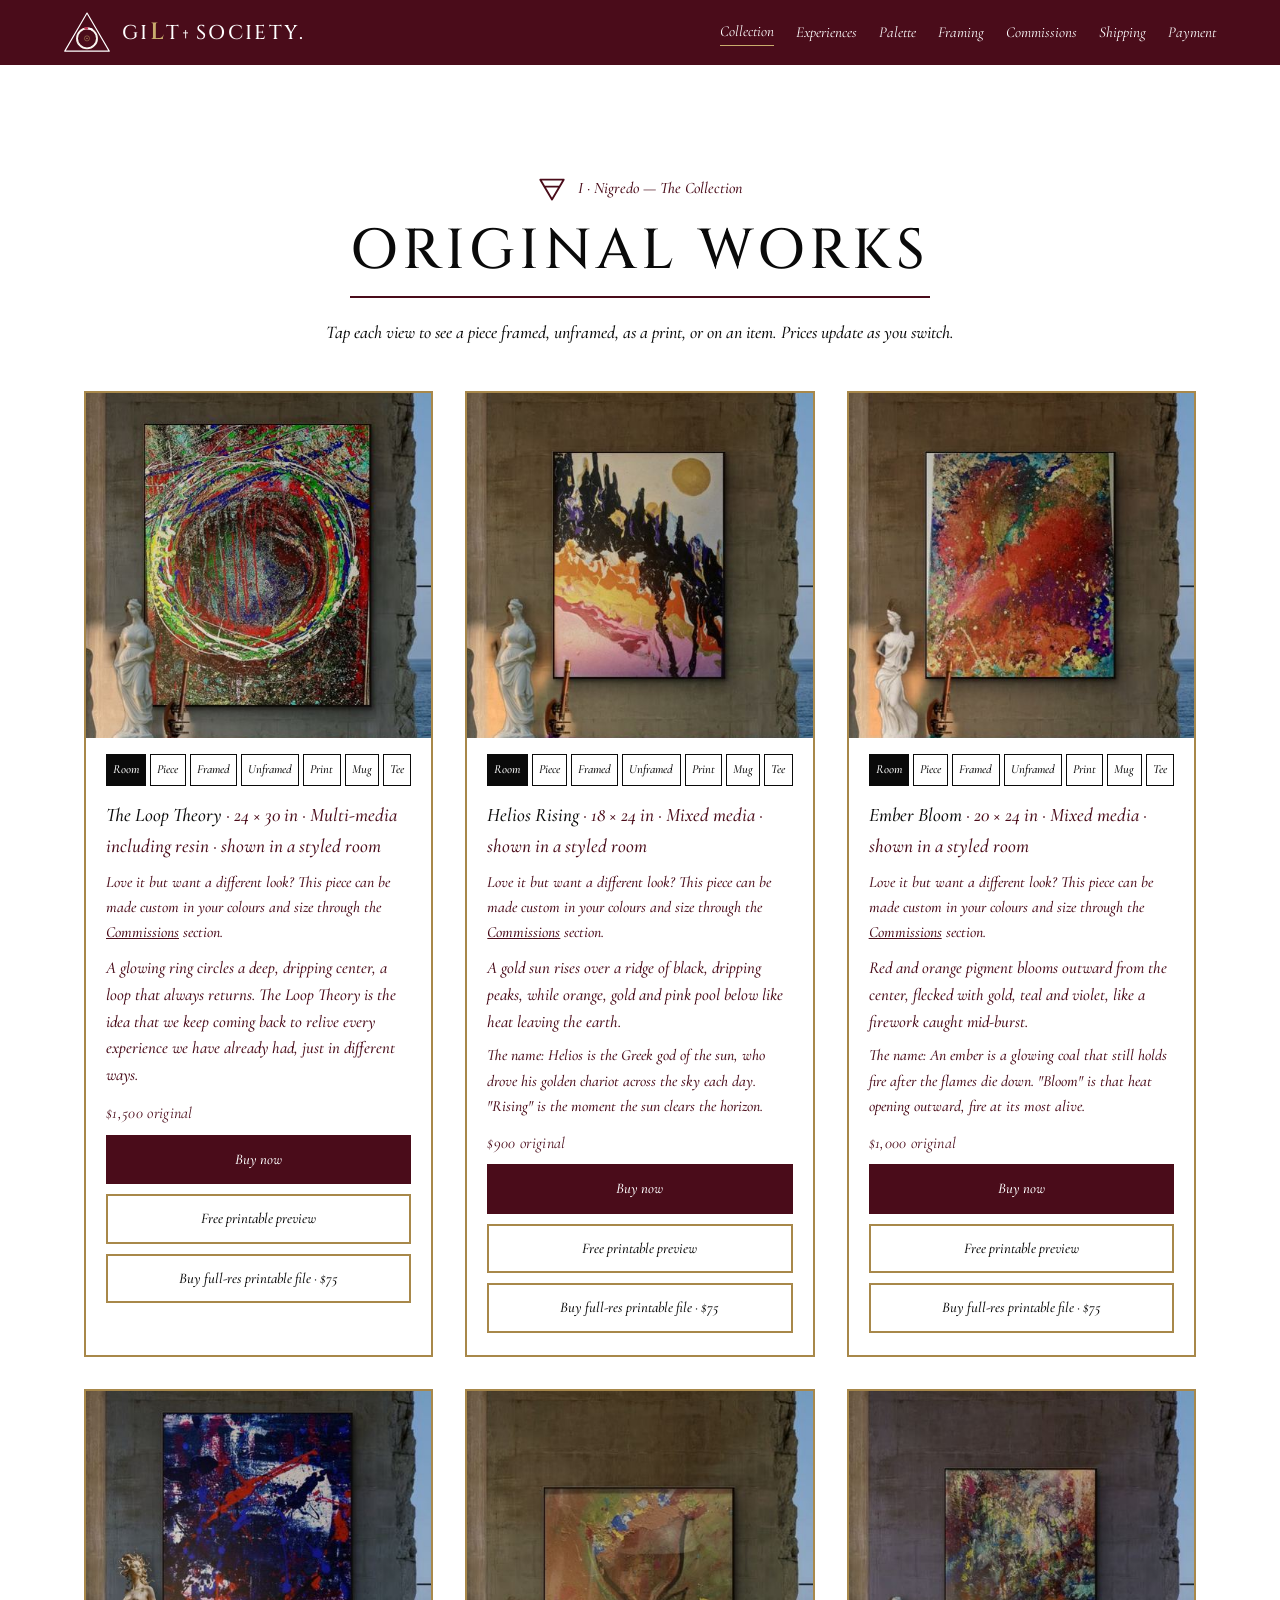
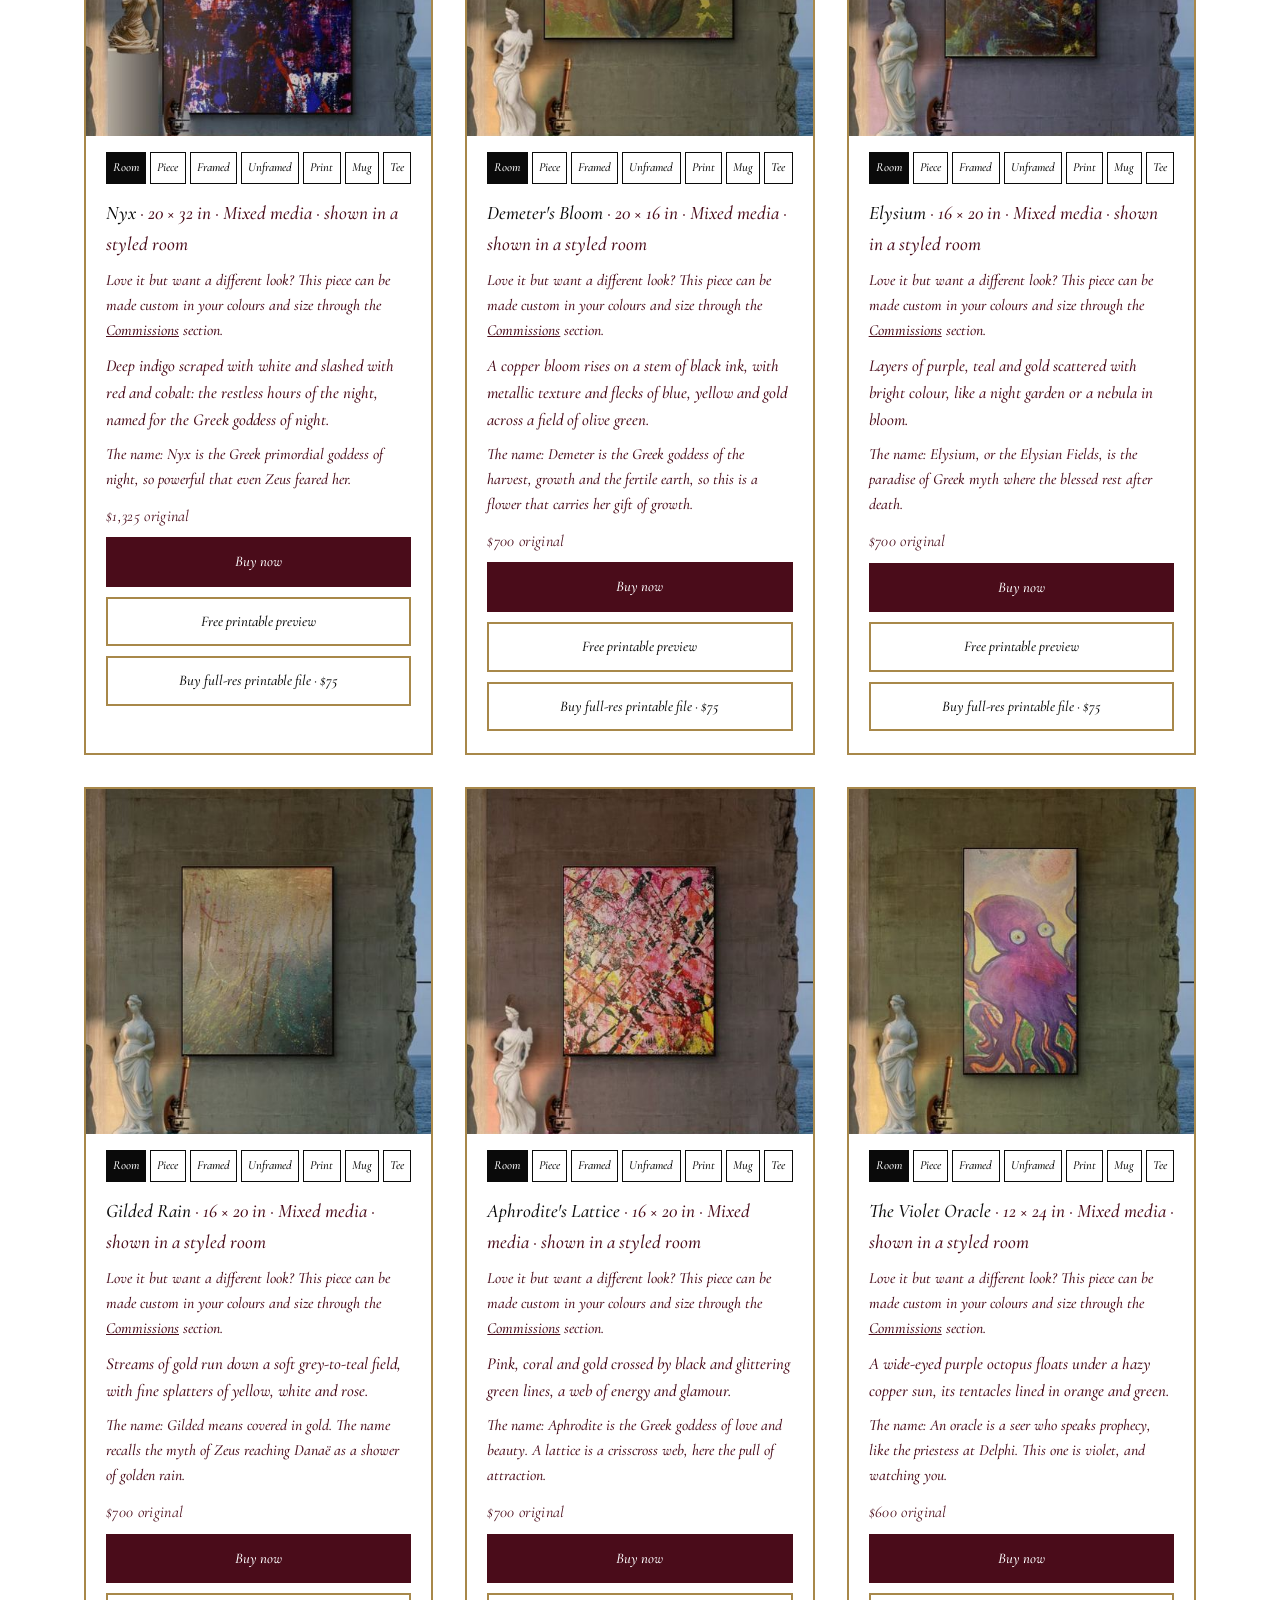
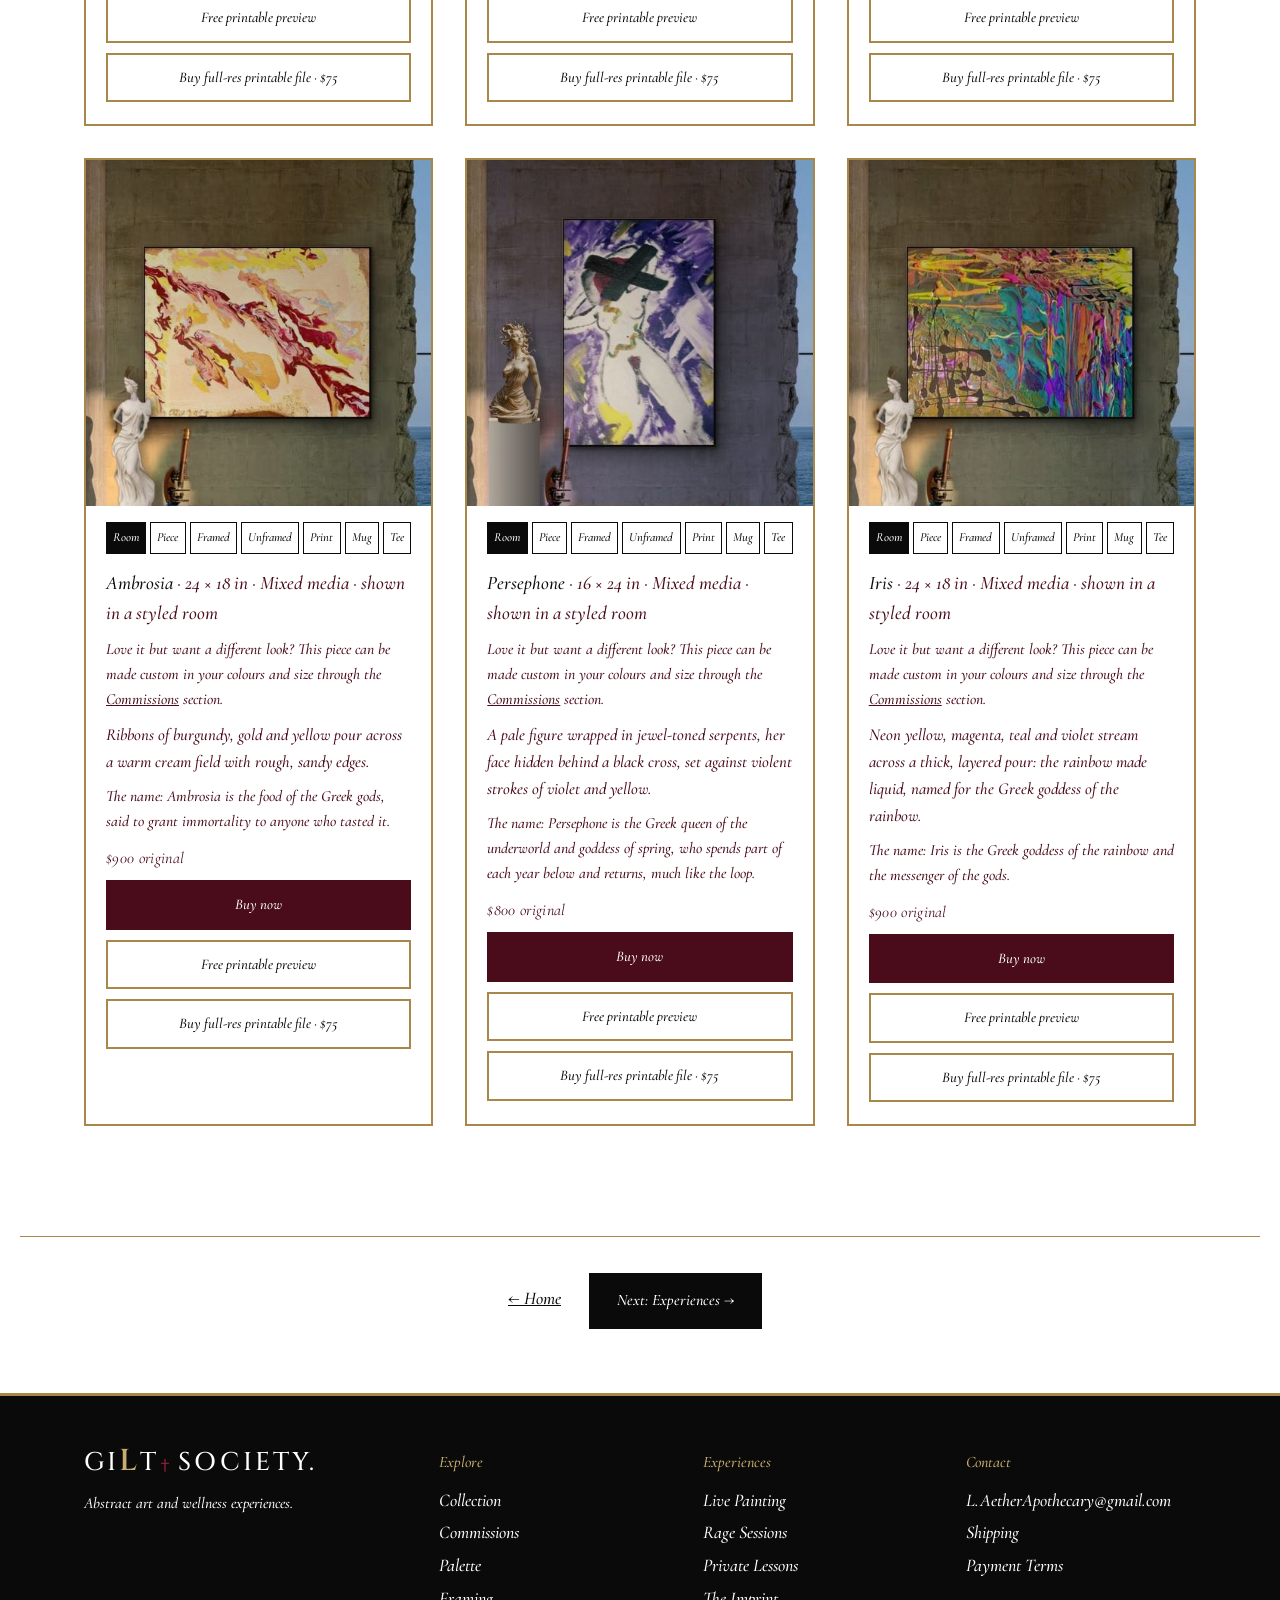
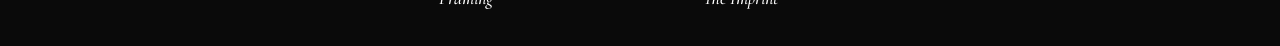
==== public/collection.html @ cab05726 "Gilt Society multi-page site: new home, Alchemist, Imprint, Palette, nav, brand marks Co-Authored-By" ====
<!DOCTYPE html>
<html lang="en"><head><meta charset="utf-8">
<meta name="viewport" content="width=device-width, initial-scale=1, viewport-fit=cover">
<link rel="preconnect" href="https://fonts.googleapis.com"><link rel="preconnect" href="https://fonts.gstatic.com" crossorigin>
<link href="https://fonts.googleapis.com/css2?family=Bodoni+Moda:ital,wght@1,400;1,500;1,600&family=Cinzel:wght@500;600&family=Cormorant+Garamond:ital,wght@0,400;0,500;1,400;1,500;1,600&display=swap" rel="stylesheet">
<title>The Collection | Original Abstract Paintings | Gilt Society</title>
<meta name="description" content="Original abstract paintings by Gilt Society. View each piece in a room, framed, unframed, as a print, or on a mug or tee.">
<link rel="canonical" href="https://aetheratelierco.com/collection.html">
<meta name="theme-color" content="#4a0c1a">
<meta property="og:type" content="website"><meta property="og:site_name" content="Gilt Society"><meta property="og:title" content="The Collection | Original Abstract Paintings | Gilt Society"><meta property="og:description" content="Original abstract paintings by Gilt Society. View each piece in a room, framed, unframed, as a print, or on a mug or tee."><meta property="og:url" content="https://aetheratelierco.com/collection.html"><meta property="og:image" content="https://aetheratelierco.com/og.jpg">
<meta name="twitter:card" content="summary_large_image"><meta name="twitter:image" content="https://aetheratelierco.com/og.jpg">
<link rel="icon" href="favicon.ico" sizes="any"><link rel="icon" type="image/svg+xml" href="favicon.svg"><link rel="apple-touch-icon" href="apple-touch-icon.png">
<link rel="stylesheet" href="style.css">
</head>
<body id="top">
<svg width="0" height="0" style="position:absolute" aria-hidden="true"><defs>
<symbol id="s-fire" viewBox="0 0 24 24"><path d="M12 3 22 20H2Z"/></symbol>
<symbol id="s-water" viewBox="0 0 24 24"><path d="M12 21 22 4H2Z"/></symbol>
<symbol id="s-air" viewBox="0 0 24 24"><path d="M12 3 22 20H2ZM5.5 14H18.5"/></symbol>
<symbol id="s-earth" viewBox="0 0 24 24"><path d="M12 21 22 4H2ZM5.5 10H18.5"/></symbol>
<symbol id="s-sun" viewBox="0 0 24 24"><circle cx="12" cy="12" r="9"/><circle cx="12" cy="12" r="1.6" fill="currentColor"/></symbol>
<symbol id="s-moon" viewBox="0 0 24 24"><path d="M16 3.5A9 9 0 1 0 16 20.5A8 8 0 0 1 16 3.5Z"/></symbol>
<symbol id="s-venus" viewBox="0 0 24 24"><circle cx="12" cy="8" r="5"/><path d="M12 13V22M8 18H16"/></symbol>
</defs></svg>

<div class="top"><a class="brand" href="index.html"><svg class="bm" viewBox="0 0 360 320" fill="none" aria-hidden="true"><path d="M180 8 354 306H6Z" stroke="#ffffff" stroke-width="9" stroke-linejoin="round"/><g transform="translate(80 106)"><circle cx="100" cy="100" r="78" stroke="#ffffff" stroke-width="15"/><circle cx="100" cy="100" r="78" stroke="#c9ad6e" stroke-width="15" stroke-dasharray="1.5 8" opacity=".7"/><path d="M100 22C112 22 128 24 138 30" stroke="#ffffff" stroke-width="15" stroke-linecap="round"/><ellipse cx="94" cy="20" rx="16" ry="10" fill="#c23352"/><circle cx="100" cy="100" r="20" stroke="#c9ad6e" stroke-width="3.5"/><circle cx="100" cy="100" r="4.5" fill="#c9ad6e"/></g></svg><span>Gi<i class="gl">l</i>t<svg class="bx" viewBox="0 0 20 32" fill="none" aria-hidden="true"><path d="M10 2V30M2 11H18" stroke="#ffffff" stroke-width="3.5" stroke-linecap="square"/></svg> Society.</span></a><nav><a href="collection.html" class="cur">Collection</a><a href="experiences.html">Experiences</a><a href="consulting.html">Palette</a><a href="framing.html">Framing</a><a href="commissions.html">Commissions</a><a href="shipping.html">Shipping</a><a href="payment.html">Payment</a></nav></div>
<section id="shop"><div class="in"><p class="k"><svg class="sy"><use href="#s-earth"/></svg>I &middot; Nigredo &mdash; The Collection</p><h2>Original Works</h2><p class="sub">Tap each view to see a piece framed, unframed, as a print, or on an item. Prices update as you switch.</p><div class="grid" id="grid"></div></div></section>
<nav class="pager" aria-label="Page navigation"><a class="pg prev" href="index.html">&larr; Home</a><a class="pg next btn" href="experiences.html">Next: Experiences &rarr;</a></nav>
<footer><div class="fcols">
<div><p class="fbig"><span>Gi<i class="gl">l</i>t<svg class="fx" viewBox="0 0 20 32" fill="none" aria-hidden="true"><path d="M10 2V30M2 11H18" stroke="#8f1b38" stroke-width="3.5" stroke-linecap="square"/></svg></span> Society.</p><p class="mu">Abstract art and wellness experiences.</p></div>
<div><h4>Explore</h4><a href="collection.html">Collection</a><a href="commissions.html">Commissions</a><a href="consulting.html">Palette</a><a href="framing.html">Framing</a></div>
<div><h4>Experiences</h4><a href="experiences.html">Live Painting</a><a href="experiences.html">Rage Sessions</a><a href="experiences.html">Private Lessons</a><a href="imprint.html">The Imprint</a></div>
<div><h4>Contact</h4><a href="mailto:L.AetherApothecary@gmail.com">L.AetherApothecary@gmail.com</a><a href="shipping.html">Shipping</a><a href="payment.html">Payment Terms</a></div>
</div>
</footer>
<script src="collection.js"></script>
<script src="site.js"></script>
</body></html>
---- public/style.css ----
:root{--bg:#ffffff;--bg2:#f5f3ee;--fg:#0a0a0a;--bu:#4a0c1a;--bu2:#8f1b38;--ye:#a8884a;--yb:#a8884a;--brl:#c9ad6e;--co:#4a0c1a;color-scheme:light;box-sizing:border-box;padding-top:env(safe-area-inset-top,0px);padding-bottom:env(safe-area-inset-bottom,0px)}
*{box-sizing:border-box}
html{scroll-behavior:smooth}
body{margin:0;background:var(--bg);color:var(--fg);font-family:"Cormorant Garamond","Bodoni Moda",Georgia,"Times New Roman",serif;font-style:italic;font-weight:500;font-size:1.12rem;line-height:1.6}
a{color:inherit}
.bm{width:46px;height:41px;flex:none}
h1,h2,h3,p{font-weight:inherit}
.sy{width:28px;height:28px;stroke:currentColor;fill:none;stroke-width:1.6;stroke-linejoin:round;flex:none}
/* top bar + greek key */
.top{position:sticky;top:0;z-index:50;display:flex;justify-content:space-between;align-items:center;flex-wrap:wrap;gap:6px 26px;padding:12px 5vw;background:var(--bu);color:#fff}
.brand{display:inline-flex;align-items:center;gap:12px;font-size:1.7rem;line-height:1;letter-spacing:.01em;color:#fff;text-decoration:none;font-weight:500}
.top nav{display:flex;gap:4px 22px;flex-wrap:wrap;align-items:center}
.top nav a,.clock{font-size:.95rem;color:#fff;text-decoration:none;font-weight:400}
.top nav a:hover{color:var(--brl)}
.clock{opacity:.8;font-size:.85rem}
/* hero */
.hero{position:relative}
.hin{display:grid;grid-template-columns:1.2fr .8fr;gap:5vw;align-items:center;min-height:88vh;padding:9vw 5vw 7vw;max-width:1400px;margin:0 auto}
.eyebrow{display:flex;align-items:center;gap:12px;font-size:.95rem;color:var(--bu);margin:0 0 14px}
h1{margin:0;font-size:clamp(4rem,17vw,13rem);line-height:.86;letter-spacing:-.03em;font-weight:500}
h1 span{display:block}
.lead{max-width:30em;font-size:1.1rem;margin:32px 0 24px}
.btn{display:inline-block;margin:6px 10px 0 0;padding:13px 26px;border:2px solid #0a0a0a;background:#0a0a0a;color:var(--bg);font:inherit;font-size:1rem;text-decoration:none;cursor:pointer}
.btn:hover{background:var(--bu);border-color:var(--bu)}
.btn.alt{background:transparent;color:#0a0a0a;border-color:var(--yb)}
.btn.alt:hover{background:transparent;color:var(--bu);border-color:var(--bu)}
.els{display:flex;gap:26px;margin-top:44px;color:var(--bu)}
.els .sy{width:42px;height:42px}
.stage3d{display:flex;justify-content:center}
.room-fig{margin:0;width:min(100%,520px)}
.room{position:relative;width:100%;aspect-ratio:1142/1621;overflow:hidden;box-shadow:0 30px 60px rgba(30,20,10,.3)}
.room img{display:block;width:100%;height:100%;object-fit:cover}
.cap{font-size:.95rem;margin:12px 0 0}
.room svg.bg{position:absolute;inset:0;width:100%;height:100%;display:block}
.slab:after{content:"";position:absolute;inset:0;background:linear-gradient(118deg,rgba(255,255,255,.2),rgba(255,255,255,0) 38%)}
.scroll{display:flex;align-items:center;justify-content:center;gap:10px;margin:0;padding:0 0 36px;font-size:.9rem;opacity:.75}
@media(max-width:760px){.hin{grid-template-columns:1fr;min-height:0;padding-top:12vw}.room-fig{width:92%;margin:0 auto}.top{position:static}}
/* sections */
.fe{border:4px solid #0a0a0a;background:#ffffff;color:#0a0a0a;text-align:center;padding:64px 20px 60px}.fe-t{display:flex;gap:22px;justify-content:center;align-items:center}.fe-t svg.fe-m{width:230px;height:auto}.fe-n{font-size:clamp(2.2rem,6vw,3.4rem);line-height:1.1;margin-top:26px;font-weight:500}.fe-e{display:inline-flex;gap:30px;justify-content:center;margin-top:28px;padding:16px 30px 12px;background:transparent;border:2px solid #0a0a0a}.fe-i{display:flex;flex-direction:column;align-items:center;gap:4px}.fe-i svg{width:40px;height:40px}.fe-i span{font-size:.8rem;letter-spacing:.16em;text-transform:uppercase;color:#a8884a;font-style:normal;font-family:Georgia,serif}.fe-rw{width:8.783em;margin:16px auto 0;font-size:clamp(1.8rem,5vw,2.8rem)}
.fe-r{height:2px;background:#4a0c1a;margin-left:.906em;width:6.868em}
.fw b{font-weight:inherit}
.fe-s{margin-top:16px;font-size:.85rem;letter-spacing:.28em;color:#a8884a;font-style:normal;font-family:Georgia,serif}
section{scroll-margin-top:70px}
.in{max-width:1240px;margin:0 auto;padding:clamp(56px,9vw,110px) 5vw}
.k{display:flex;align-items:center;gap:12px;font-size:1rem;color:var(--bu);margin:0 0 16px}
h2{font-size:clamp(2.5rem,7vw,5.6rem);line-height:.98;margin:0 0 20px;letter-spacing:-.015em;font-weight:500}
.sub{max-width:36em;margin:0 0 44px}
.big{font-size:clamp(2rem,6.2vw,4.8rem);line-height:1.06;max-width:15em;margin:0;letter-spacing:-.01em;font-weight:500}
.ankh{display:inline-block;height:.9em;width:auto;vertical-align:-.08em;margin-right:.1em}
.statement{max-width:1240px;margin:0 auto;padding:clamp(60px,10vw,130px) 5vw}
.side{border:2px solid var(--yb);padding:14px 18px;max-width:32em;font-size:.98rem;margin:28px 0 0}
.side b{display:block;font-weight:500;color:var(--bu);margin-bottom:2px}
.orn{display:flex;align-items:center;gap:18px;max-width:1240px;margin:0 auto;padding:0 5vw;color:var(--bu)}
.orn i{flex:1;height:1px;background:var(--yb)}.orn .sy{width:38px;height:38px}
.two{display:grid;grid-template-columns:1fr 1fr;gap:5vw}
@media(max-width:760px){.two{grid-template-columns:1fr}}
/* shop */
.grid{display:grid;grid-template-columns:repeat(auto-fill,minmax(320px,1fr));gap:32px}
.card{border:2px solid var(--yb);padding-bottom:22px}
.card>:not(.stage){padding-left:20px;padding-right:20px}
.stage{aspect-ratio:1;background:var(--bg2);display:flex;align-items:center;justify-content:center;overflow:hidden}
.tabs{display:flex;flex-wrap:wrap;gap:2px 14px;margin:16px 0 8px}
.tabs button{border:0;border-bottom:2px solid transparent;background:none;color:var(--fg);opacity:.6;padding:4px 0;font:inherit;font-size:.95rem;cursor:pointer}
.tabs button.on{opacity:1;border-bottom-color:var(--co)}
.price{font-size:2rem;line-height:1.1;font-weight:500}
.mu{font-size:.98rem}
.story{font-size:1.05rem;margin-top:10px}
.nm{margin-top:8px;font-size:.98rem}.nm b{font-weight:500}
.cust{margin-top:8px}.cust a{text-decoration:underline}
.card .btn{background:var(--co);border-color:var(--co);color:#fff;margin:10px 8px 0 0;padding:11px 16px;font-size:.92rem}
.card .btn.alt{background:transparent;color:var(--fg);border-color:var(--yb)}
.opt select{margin-top:8px}
.rm{width:100%;height:100%;background-size:cover;background-position:center 52%}
.art{width:60%;aspect-ratio:4/5;background-size:cover;background-position:center;box-shadow:0 12px 26px rgba(0,0,0,.28)}
.framed{border:14px solid #0a0a0a;width:56%}
.unf{box-shadow:0 12px 26px rgba(0,0,0,.28)}
.prt{border:14px solid #fff;border-bottom-width:46px;position:relative}.sg{position:absolute;right:5%;bottom:-40px;height:34px;width:auto}
.mug{position:relative;width:46%;aspect-ratio:1/1.05;border-radius:6px 6px 22px 22px;background-size:cover;box-shadow:inset -10px 0 14px rgba(0,0,0,.2),0 10px 22px rgba(0,0,0,.25)}
.mug:after{content:"";position:absolute;right:-24%;top:20%;width:30%;height:48%;border:9px solid #fff;border-left:0;border-radius:0 40px 40px 0}
.tee{position:relative;width:70%;aspect-ratio:1/1.05;background:#fff;clip-path:polygon(28% 0,38% 7%,62% 7%,72% 0,100% 18%,88% 36%,80% 31%,80% 100%,20% 100%,20% 31%,12% 36%,0 18%)}
.tee b{position:absolute;left:34%;top:26%;width:32%;aspect-ratio:1;background-size:cover}
.imp{display:grid;grid-template-columns:1.3fr 1fr;gap:34px;border:2px solid var(--yb);border-top:10px solid var(--bu2);padding:30px;margin-top:28px}
.imp .n{font-size:2.6rem;line-height:1;margin:0}.imp h3{margin:4px 0 0;font-size:1.9rem;font-weight:500}.impt{font-size:1.2rem;margin:2px 0 14px}
.impl{padding-left:18px;margin:14px 0 0}.impl li{margin:8px 0}.impl b{font-weight:500}
.impp{border-top:1px solid var(--yb);margin-top:20px;padding-top:14px}.impp h4{margin:0 0 6px;font-size:1.2rem;font-weight:500}.impp p{margin:8px 0;font-size:.95rem}
.impd{border-left:1px solid var(--yb);padding-left:30px}.impd .p{font-size:1.7rem;margin:14px 0 2px;line-height:1.1;font-weight:500}.impd .p:first-child{margin-top:0}
@media(max-width:820px){.imp{grid-template-columns:1fr;padding:22px}.impd{border-left:0;border-top:1px solid var(--yb);padding:20px 0 0}}
/* service boxes */
.svc{display:grid;grid-template-columns:repeat(auto-fit,minmax(250px,1fr));gap:24px}
.svc>div{border:2px solid var(--yb);border-top-width:10px;padding:24px 24px 30px}
.svc>div:nth-child(3n+1){border-top-color:var(--co)}
.svc>div:nth-child(3n+2){border-top-color:var(--bu)}
.svc>div:nth-child(3n){border-top-color:var(--ye)}
.svc h3{margin:4px 0 2px;font-size:1.4rem;font-weight:500}
.svc .n{font-size:2.6rem;line-height:1;margin:0}
.svc .p{font-size:1.9rem;margin:6px 0 8px;line-height:1.1;font-weight:500}
/* framing */
table{width:100%;max-width:720px;border-collapse:collapse}
th{font-size:1rem;text-align:left;padding:10px 0;border-bottom:2px solid var(--fg);font-weight:500}
td{padding:16px 0;border-bottom:1px solid var(--yb);font-size:1.05rem}
td.pr{font-size:1.7rem;font-weight:500}
/* forms */
form{display:grid;gap:20px;max-width:660px}
label{font-size:1rem;display:grid;gap:4px}
input,select,textarea{width:100%;padding:11px 2px;border:0;border-bottom:2px solid var(--fg);background:transparent;color:var(--fg);font:inherit;font-size:1.05rem;border-radius:0}
input::placeholder{color:rgba(10,10,10,.5)}
.calc{display:grid;gap:20px;max-width:660px;border:2px solid var(--yb);padding:30px}
.out{font-size:2.6rem;line-height:1.1;font-weight:500}
.nl{display:flex;gap:14px;flex-wrap:wrap;max-width:560px}
.nl input{flex:1;min-width:220px}
/* footer */
.fcols{display:grid;grid-template-columns:1.4fr 1fr 1fr 1fr;gap:34px;max-width:1240px;margin:0 auto;padding:54px 5vw 30px}
@media(max-width:760px){.fcols{grid-template-columns:1fr 1fr}}
.fcols h4{margin:0 0 10px;font-size:1rem;font-weight:500;color:var(--brl)}
.fcols a{display:block;text-decoration:none;margin:4px 0}
.fcols a:hover{text-decoration:underline}
.fbig{font-size:2rem;line-height:1;margin:0;font-weight:500}
footer{background:#0a0a0a;color:var(--bg);padding:0;border-top:3px solid var(--yb)}
.fbar{display:flex;justify-content:space-between;flex-wrap:wrap;gap:8px;max-width:1240px;margin:0 auto;padding:14px 5vw 26px;font-size:.92rem}

.wm,h1,.brand,.fe-n,.fbig{font-family:"Cinzel","Bodoni Moda",Georgia,serif;font-style:normal;text-transform:uppercase;letter-spacing:.09em}
h1{font-size:clamp(3rem,10.5vw,8.6rem);line-height:1.02;letter-spacing:.06em;font-weight:500}
.brand{font-size:1.25rem;letter-spacing:.12em}
.fe-n{font-size:clamp(1.8rem,5vw,2.8rem);letter-spacing:.12em}
.fbig{font-size:1.6rem;letter-spacing:.12em}
.gl{font-style:normal;color:#a8884a;font-size:1.18em;line-height:0;font-weight:600}
h1{margin-top:.18em}
.top .gl,footer .gl{color:#c9ad6e}
.lead{color:var(--bu)}h1 span,h1 span:last-child{display:inline}h1{white-space:nowrap;font-size:clamp(2rem,6vw,6rem)}h1::after{content:"";display:block;height:2px;background:#a8884a;margin-top:.3em}@media(max-width:820px){h1{font-size:8vw}}.els{gap:30px;align-items:flex-start}.ei{display:flex;flex-direction:column;align-items:center;gap:8px}.ei span{font-style:normal;font-size:.8rem;letter-spacing:.16em;text-transform:uppercase;color:#a8884a;font-family:Georgia,serif}.room{box-sizing:border-box;border:12px solid #0a0a0a;padding:16px;background:#fff;box-shadow:0 30px 60px rgba(10,10,10,.22)}.lead .lk{height:1.7em;width:auto;vertical-align:-.4em;margin-right:.35em}h1 .xt{height:.22em;width:auto;vertical-align:baseline;margin:0 0 0 .06em;display:inline-block;letter-spacing:0}.eyebrow .sy{color:#0a0a0a}h2{display:inline-block;max-width:100%}h2::after{content:"";display:block;height:2px;background:var(--bu);margin-top:.22em}#about .two>div:last-child>p{color:var(--bu)}.tabs{flex-wrap:nowrap;gap:0 10px;justify-content:space-between}.tabs button{font-size:.85rem;white-space:nowrap}.card .mu,.card .story,.card .nm,.card .cust,.card .opt{color:var(--bu)}.card .btn{display:block;box-sizing:border-box;width:100%;margin:10px 0 0;text-align:center}.card .act{display:block}.rm{background-size:140%;background-position:44% 29%}.card .pn{color:var(--fg);font-weight:500}.card{display:flex;flex-direction:column}.card .opt{order:7}.card .price{order:8;font-size:1rem;font-weight:400;color:var(--bu);margin-top:16px;letter-spacing:.02em}.card .act{order:9;margin-top:2px}.card .price+.mu{font-size:1.2rem;margin-top:6px}.tabs{gap:4px;justify-content:stretch}.tabs button{flex:1 1 auto;border:1px solid #0a0a0a;border-radius:0;padding:5px 6px;font-size:.78rem;opacity:1;color:var(--fg)}.tabs button.on{background:#0a0a0a;color:#fff;border-color:#0a0a0a}
/* ---- multi-page additions ---- */
/* centred page headers */
.in>.k{justify-content:center}
.in>h2{display:table;margin-left:auto;margin-right:auto;text-align:center}
.in>.sub{margin-left:auto;margin-right:auto;text-align:center}
.in>form,.in>.calc,.in>table,.in>.side,.in>.nl{margin-left:auto;margin-right:auto}
.in>.side{text-align:center}
.sechead{display:block;text-align:center}.sechead .btn{margin:0 0 6px}
.sechead .k{justify-content:center}
.sechead h2{display:table;margin-left:auto;margin-right:auto}
#about .two{grid-template-columns:1fr;justify-items:center;text-align:center}
#about .two>div{max-width:44em}
#about .k{justify-content:center}
#about h2{display:table;margin-left:auto;margin-right:auto}
.ctr,.in>p[style*="margin:18px"]{text-align:center}

.fcols a{overflow-wrap:anywhere}
.top nav a.cur{border-bottom:1px solid var(--brl);padding-bottom:2px}
.svc>div,.svc>div:nth-child(n){border-top-color:var(--bu)}
.svc h3{color:var(--fg)}
.svc .mu,.svc .p,.svc .n{color:var(--bu)}
.svc.c3{grid-template-columns:repeat(3,1fr)}
.svc.c5{grid-template-columns:repeat(6,1fr)}
.svc.c5>div{grid-column:span 2}.svc.c5>div:nth-child(n+4){grid-column:span 3}
.svc.c7{grid-template-columns:repeat(12,1fr)}
.svc.c7>div{grid-column:span 3}.svc.c7>div:nth-child(n+5){grid-column:span 4}
@media(max-width:980px){.svc.c3,.svc.c5,.svc.c7{grid-template-columns:1fr 1fr}.svc.c5>div,.svc.c7>div,.svc.c5>div:nth-child(n+4),.svc.c7>div:nth-child(n+5){grid-column:auto}.svc.c5>div:last-child,.svc.c7>div:last-child{grid-column:1/-1}}
@media(max-width:600px){.svc.c3,.svc.c5,.svc.c7{grid-template-columns:1fr}.svc.c5>div:last-child,.svc.c7>div:last-child{grid-column:auto}}
.svc a.more{display:inline-block;margin-top:12px;color:var(--fg);text-decoration:underline}
.svc>a.cardlink{display:block;text-decoration:none;color:inherit;border:2px solid var(--yb);border-top:10px solid var(--bu);padding:24px 24px 30px}
.ctr{text-align:center;margin:40px 0 0}
.pagehead{margin:0 0 8px}
/* home */
.feat{display:grid;grid-template-columns:repeat(3,1fr);gap:24px}
.feat a{display:block;text-decoration:none;border:2px solid var(--yb);background:var(--bg)}
.feat .fi{aspect-ratio:1;overflow:hidden}
.feat .fi .rm{width:100%;height:100%}
.feat b{display:block;font-weight:500;padding:14px 18px 0;color:var(--fg);font-size:1.35rem}
.feat span{display:block;padding:2px 18px 18px;color:var(--bu)}
.tiles{display:grid;grid-template-columns:repeat(3,1fr);gap:24px}
.tiles a{display:block;text-decoration:none;border:2px solid var(--yb);border-top:10px solid var(--bu);padding:24px 24px 28px;color:var(--bu)}
.tiles a:hover{background:var(--bg2)}
.tiles .n{font-size:2.6rem;line-height:1;margin:0}
.tiles h3{margin:4px 0 6px;font-size:1.5rem;font-weight:500;color:var(--fg)}
.tiles p{margin:0}
.tiles .go{margin-top:14px;text-decoration:underline;color:var(--fg)}
@media(max-width:900px){.feat,.tiles{grid-template-columns:1fr 1fr}}
@media(max-width:560px){.feat,.tiles{grid-template-columns:1fr}}
.sechead{display:flex;justify-content:space-between;align-items:flex-end;flex-wrap:wrap;gap:12px;margin:0 0 28px}
.sechead h2{margin:0}

/* imprint: darker, sexier */
.dark{background:#0a0909;color:#f3ece0}
.dark h2,.dark h3{color:#f3ece0}
.dark h2::after{background:#a8884a}
.dark .k{color:#c9ad6e}
.dark .sub{color:#d9cdbb}
.dark .imp{border:2px solid #fff;background:rgba(255,255,255,.02)}
.dark .imp p,.dark .imp li,.dark .imp .mu{color:#e8dccb}
.dark .imp .p,.dark .imp h4,.dark .imp b{color:#f3ece0}
.dark .imp a{color:#f3ece0}
.dark .btn{background:#8f1b38;border-color:#8f1b38;color:#fff}
.dark .imp a.btn{background:#a8884a;border-color:#a8884a;color:#0a0a0a}
.dark .impd,.dark .impp{border-color:rgba(168,136,74,.6)}
.dark footer{border-top-color:#a8884a}
.wall{position:relative;padding:clamp(48px,7vw,96px) 5vw clamp(56px,8vw,110px);display:flex;justify-content:center;background:radial-gradient(ellipse 70% 60% at 50% 0%,rgba(201,173,110,.26),transparent 70%),linear-gradient(#171313,#0a0909);border:2px solid #fff;box-shadow:inset 0 0 90px rgba(0,0,0,.75),inset 0 0 0 2px rgba(0,0,0,.5)}
.hang{margin:0 auto;width:fit-content;max-width:100%}
.hang::before{content:"";display:block;width:38%;height:7px;background:linear-gradient(#d9c07f,#8c6f2f);margin:0 auto 18px;border-radius:4px;box-shadow:0 18px 46px 10px rgba(255,226,160,.22)}
.hf{background:var(--frame,#4a0c1a);padding:clamp(14px,2.4vw,30px);box-shadow:0 0 0 3px #a8884a,0 50px 90px rgba(0,0,0,.75)}
.hf img{display:block;width:auto;max-width:100%;max-height:80vh;height:auto;margin:0 auto;outline:3px solid #a8884a}
.hf .ph{aspect-ratio:4/5;background:radial-gradient(circle at 40% 35%,#2a0710,#0a0909 70%);display:flex;align-items:center;justify-content:center;color:#c9ad6e;font-style:italic;text-align:center;padding:16px}

.in .sechead{display:block;text-align:center}
.in .sechead .btn{display:inline-block;margin:0 0 6px}
.in .sechead>div{display:block}
.in .sechead h2{display:table;margin:0 auto 20px}
.in .sechead .k{justify-content:center}
.in>form>div{display:flex;gap:10px;justify-content:center;flex-wrap:wrap}
.sig{margin-top:18px;text-align:right}.sig svg{height:38px;width:auto;opacity:.95}

.pager{display:flex;justify-content:space-between;align-items:center;gap:16px;flex-wrap:wrap;max-width:1240px;margin:0 auto;padding:30px 5vw 64px;border-top:1px solid var(--yb)}
.pager .prev{color:var(--fg);text-decoration:underline}
.pager .next{margin-left:auto}
.dark .pager{border-top-color:rgba(168,136,74,.6)}
.dark .pager .prev{color:#f3ece0}
.dark .pager .next{background:#a8884a;border-color:#a8884a;color:#0a0a0a}
.dark .imp>.impc>p,.dark .imp .impl li{font-size:1.28rem;line-height:1.6}
.dark .impp h4{font-size:1.45rem}
.dark .impp p{font-size:1.1rem;line-height:1.65}
.dark .impd .p{font-size:2rem}
.dark .impd .mu{font-size:1.15rem;line-height:1.6}
.dark .sub{font-size:1.35rem}
.dark .imp .impl li::marker{color:#8f1b38}
.dark .imp .impp h4,.dark .imp .impd .p{color:#a8884a}
.dark .imp .impp h4{font-size:27px}
.dark .imp .impp h4,.dark .imp .impd .p{text-decoration:underline;text-decoration-color:#a8884a;text-decoration-thickness:1px;text-underline-offset:6px}
.svc .p{font-size:22px;color:#0a0a0a}
.svc .mu{font-size:17px;line-height:1.6}
.svc h3{font-size:32px}
.svc .n::after{content:".";color:#0a0a0a}
.svc h3{text-decoration:underline;text-decoration-color:#4a0c1a;text-decoration-thickness:1px;text-underline-offset:6px}
.svc .n,.svc h3{display:inline-block;vertical-align:baseline}
.svc .n{margin:0 14px 0 0}
.svc h3{margin:0}
.svc .mu{margin-top:14px}
.svc.c7 h3{font-size:25px}
.svc.c7 .n{font-size:34px;margin-right:10px}
.hero .hin{min-height:0;padding-top:3vw;padding-bottom:4vw;align-items:start}
.hero h1{font-size:clamp(2.4rem,7vw,7rem);margin-top:0}
@media(max-width:820px){.hero h1{font-size:9vw}.hero .hin{padding-top:8vw}}
.hero .stage3d{margin-top:15vw}
@media(max-width:820px){.hero .stage3d{margin-top:0}}
.hero .lead{margin:64px auto 0}
.hero .btn{margin-top:64px}
.hero .els{margin-top:72px}
.hero .eyebrow{margin-bottom:18px}
@media(max-width:820px){.hero .lead{margin:32px 0 12px}.hero .btn{margin-top:20px}.hero .els{margin-top:40px}}
.scroll,.scroll .sy{color:#a8884a;stroke:#a8884a;opacity:1}
.scroll .sy{fill:none}
.room{border:2px solid #0a0a0a;padding:0;background:none}
.hero .hin{grid-template-columns:1.1fr .9fr;gap:3vw}
.hero .room-fig{width:100%;max-width:none}
@media(max-width:820px){.hero .hin{grid-template-columns:1fr}}
.hero .hin{grid-template-columns:1.05fr .95fr;gap:2vw}
.hero .room-fig{width:calc(100% + 3.5vw);margin-right:-3.5vw}
.hero .room{aspect-ratio:1142/1450}
@media(max-width:820px){.hero .room-fig{width:100%;margin-right:0}.hero .room{aspect-ratio:1142/1621}}
.hero .hin>div:first-child{text-align:center}
.hero .hin>div:first-child .eyebrow,.hero .hin>div:first-child h1{text-align:left}
.hero .lead{margin-left:auto;margin-right:auto;max-width:34em}
.hero .els{justify-content:center}
@media(max-width:820px){.hero .hin{grid-template-columns:1fr;gap:6vw}.hero .stage3d{margin-top:0}}
.statement .big2{margin:.9em 0 0;font-size:clamp(1.3rem,2.6vw,2.1rem);line-height:1.3;font-style:italic;color:#4a0c1a}
.big2 .gwm{font-family:"Cinzel","Bodoni Moda",Georgia,serif;font-style:normal;text-transform:uppercase;letter-spacing:.09em;color:#0a0a0a;font-size:.95em}
.gwm .xt{height:.5em;width:auto;vertical-align:baseline;margin:0 0 0 .1em;display:inline-block}
h2{font-family:"Cinzel","Bodoni Moda",Georgia,serif;font-style:normal;text-transform:uppercase;letter-spacing:.09em;font-weight:500;font-size:clamp(1.7rem,4.4vw,3.6rem);line-height:1.15}
#about .two{display:block;text-align:center}
#about .two>div{max-width:760px;margin:0 auto}
#about .side{margin:28px auto 0;max-width:640px;text-align:center}
.tiles>*,.tiles .n,.tiles h3,.tiles p{text-align:center}
.feat a{text-align:center}
.pager{justify-content:center;gap:28px;flex-wrap:wrap;text-align:center}
.pager .next{margin-left:0}
.fbig .fx{height:.5em;width:auto;vertical-align:baseline!important;margin:0 0 0 .08em;display:inline-block;position:relative;top:.06em}
.hero .els{gap:56px}
.hero .btn+.btn{margin-left:14px}
@media(max-width:820px){.hero .els{gap:30px}}
.fe-n{margin-top:46px}
.fe-rw{margin-top:30px}
.fe-s{margin-top:34px}
.fe-e{margin-top:54px;gap:56px;padding:24px 44px 20px}
.fe-i{gap:12px}
@media(max-width:820px){.fe-e{gap:26px;padding:20px 22px 16px}}
.hero h1::after{background:#4a0c1a}
.hero .lead{color:#85662a}
.hero .lead{font-size:clamp(1.15rem,1.62vw,1.5rem);line-height:1.5;max-width:100%}
.hsig{height:.8em;width:auto;vertical-align:-.65em;margin-left:.3em;display:inline-block;opacity:.95}
.bx{height:.42em;width:auto;vertical-align:baseline;margin:0 0 0 .08em;display:inline-block}
.fe-n .bx{height:.4em;margin-left:.1em;margin-right:.1em}
.statement{text-align:center;padding:clamp(70px,9vw,120px) 5vw clamp(60px,8vw,100px)}
.statement .big{margin:0 auto;max-width:18em;font-size:clamp(2.2rem,5.6vw,4.6rem);line-height:1.12;letter-spacing:-.005em}
.statement .big em{color:#4a0c1a;font-style:italic}
.statement .orn{display:flex;align-items:center;justify-content:center;gap:16px;margin:34px auto 30px}
.statement .orn i{display:block;width:clamp(50px,9vw,110px);height:1px;background:#a8884a}
.statement .orn b{display:block;width:9px;height:9px;background:#a8884a;transform:rotate(45deg)}
.statement .big2{margin:0 auto;max-width:34em;font-size:clamp(1.2rem,2.2vw,1.7rem);color:#4a0c1a}
.statement .sws{height:1.25em;width:auto;vertical-align:-.12em;margin-right:.28em;color:#0a0a0a;display:inline-block}
#about .abt{display:grid;grid-template-columns:.8fr 1.2fr;gap:clamp(30px,5vw,70px);align-items:center;max-width:1100px;margin:clamp(36px,5vw,60px) auto 0;text-align:left}
#about .abph{margin:0}
#about .abph img{display:block;width:100%;aspect-ratio:4/5;object-fit:cover;border:2px solid #0a0a0a}
#about .abtx p{font-size:clamp(1.15rem,1.7vw,1.5rem);line-height:1.75;color:#4a0c1a;margin:0 0 1.1em;font-style:italic}
#about .vis{max-width:820px;margin:clamp(50px,7vw,90px) auto 0;text-align:center}
#about .vis .orn{display:flex;align-items:center;justify-content:center;gap:16px;margin:0 auto 26px}
#about .vis .orn i{display:block;width:clamp(50px,9vw,110px);height:1px;background:#a8884a}
#about .vis .orn b{display:block;width:9px;height:9px;background:#a8884a;transform:rotate(45deg)}
#about .vk{font-family:Georgia,serif;font-style:normal;font-size:.8rem;letter-spacing:.28em;text-transform:uppercase;color:#a8884a;margin:0 0 16px}
#about blockquote{margin:0;font-size:clamp(1.8rem,3.8vw,3rem);line-height:1.2;font-style:italic;color:#0a0a0a}
#about .vs{margin:22px auto 0;max-width:40em;font-size:clamp(1.05rem,1.5vw,1.3rem);line-height:1.7;color:#4a0c1a;font-style:italic}
@media(max-width:820px){#about .abt{grid-template-columns:1fr}#about .abph img{aspect-ratio:1/1}}
#about .abtx .lede{font-size:clamp(1.5rem,2.5vw,2.2rem);line-height:1.5;color:#0a0a0a;font-style:italic;margin-bottom:1.1em}
#about .abtx p{font-size:clamp(1.1rem,1.55vw,1.35rem);line-height:1.8}
#about .abtx .lede::first-letter{color:#4a0c1a}
/* (old gallery) */
.gal{display:grid;grid-template-columns:repeat(3,1fr);gap:20px;margin:0 0 56px}
.gal figure{margin:0;border:8px solid #0a0a0a;padding:10px;background:#fff}
.gal img{width:100%;aspect-ratio:4/5;object-fit:cover;display:block}
.gal .ph{aspect-ratio:4/5;background:var(--bg2);display:flex;align-items:center;justify-content:center;text-align:center;padding:14px;color:var(--bu);font-style:italic}
.gal figcaption{margin-top:8px;color:var(--bu);font-size:.95rem}
@media(max-width:700px){.gal{grid-template-columns:1fr 1fr}}
.imp{border-top-color:var(--bu)}
.imp p,.imp li{color:var(--bu)}
.imp .p,.imp h3{color:var(--fg)}
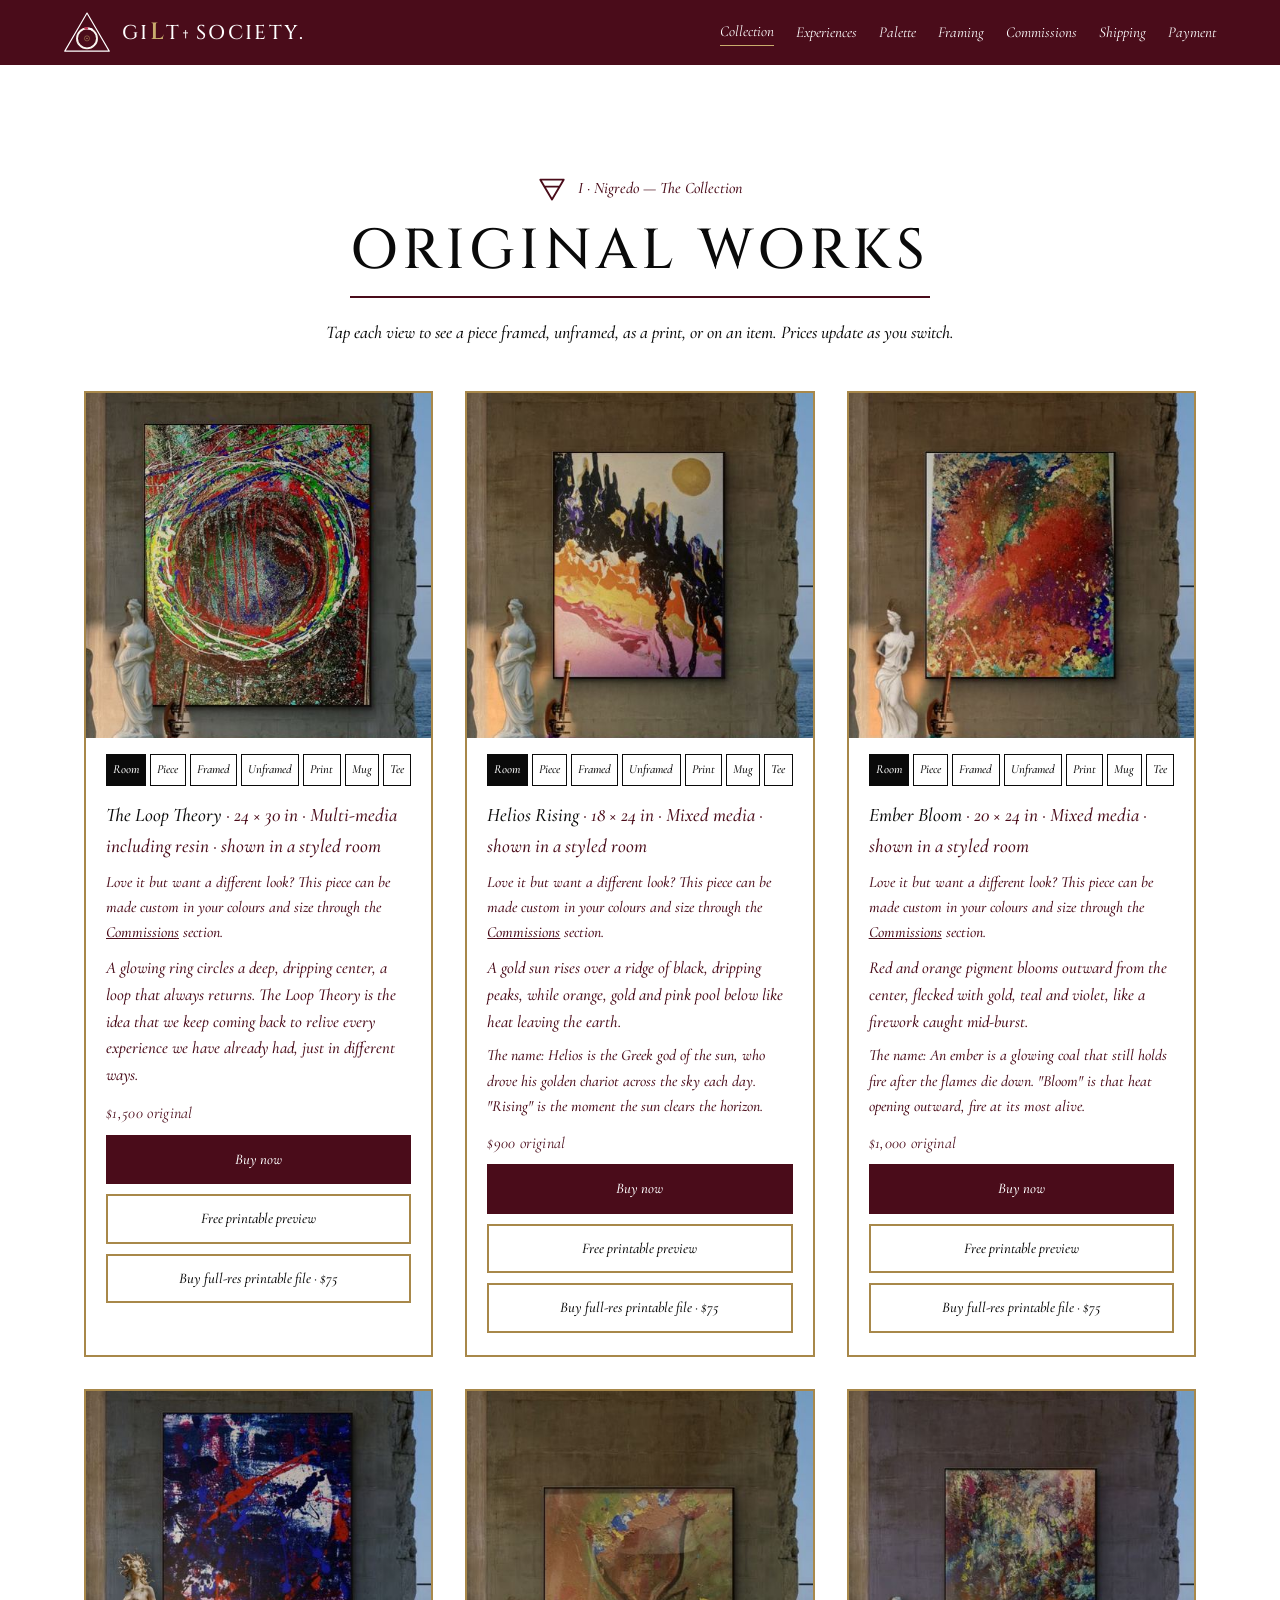
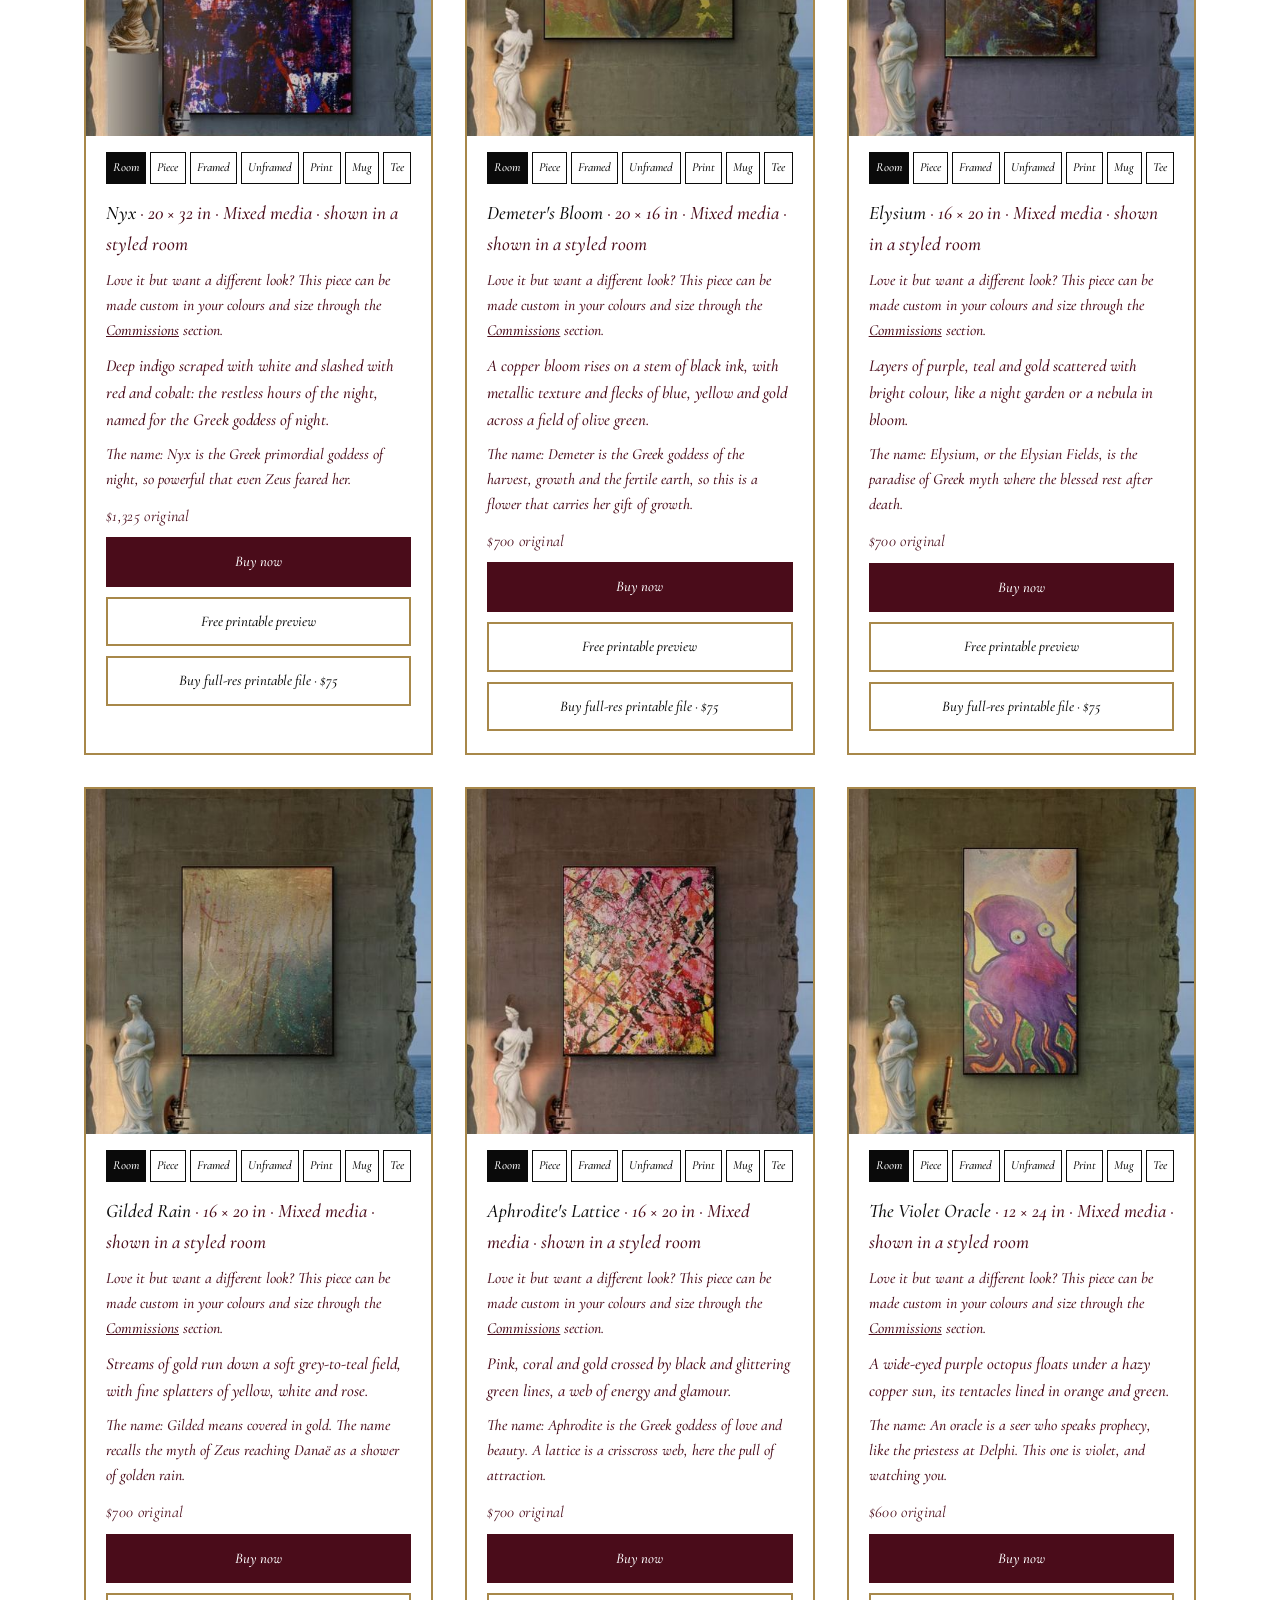
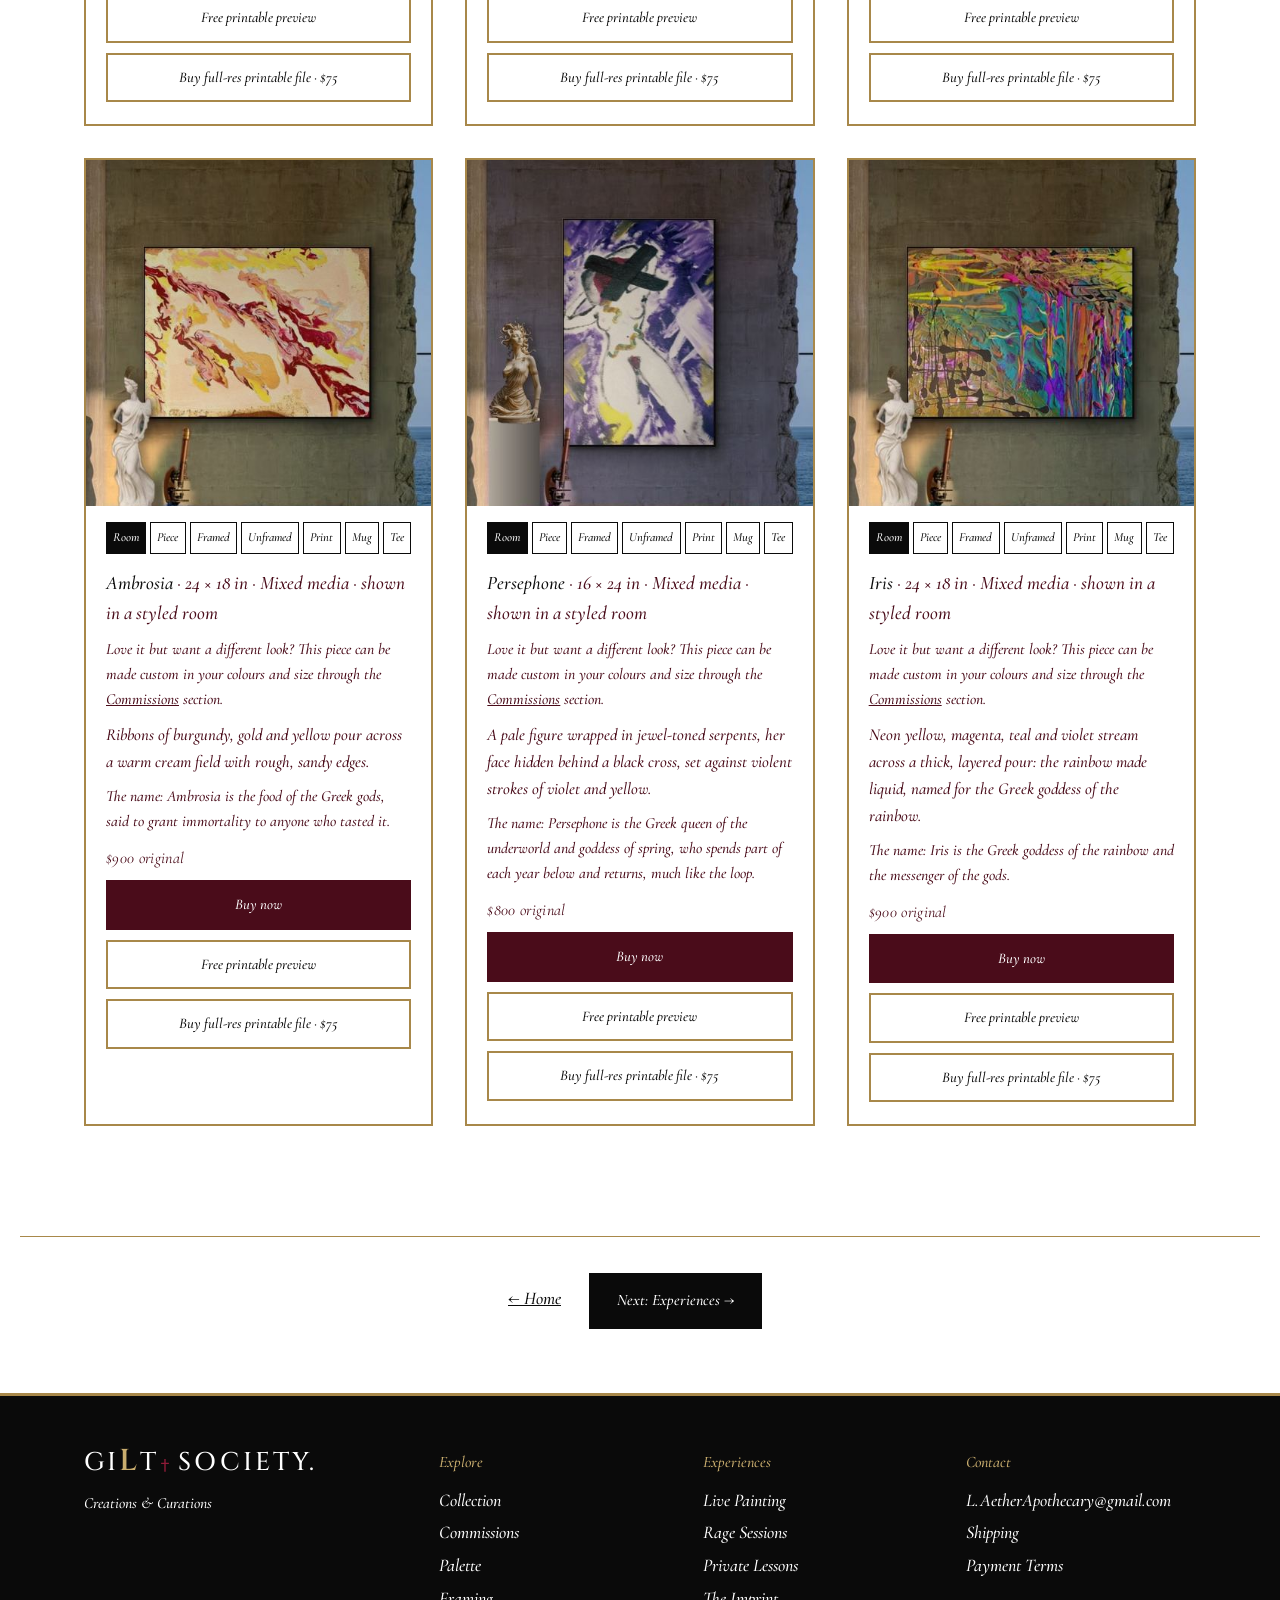
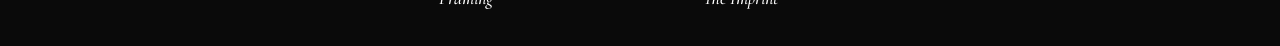
==== commit acdd9afb: "Footer tagline: Creations & Curations Co-Authored-By: Claude Sonnet 5.5 <noreply@anthropic.com> Clau" ====
--- a/public/collection.html
+++ b/public/collection.html
@@ -27,7 +27,7 @@
 <section id="shop"><div class="in"><p class="k"><svg class="sy"><use href="#s-earth"/></svg>I &middot; Nigredo &mdash; The Collection</p><h2>Original Works</h2><p class="sub">Tap each view to see a piece framed, unframed, as a print, or on an item. Prices update as you switch.</p><div class="grid" id="grid"></div></div></section>
 <nav class="pager" aria-label="Page navigation"><a class="pg prev" href="index.html">&larr; Home</a><a class="pg next btn" href="experiences.html">Next: Experiences &rarr;</a></nav>
 <footer><div class="fcols">
-<div><p class="fbig"><span>Gi<i class="gl">l</i>t<svg class="fx" viewBox="0 0 20 32" fill="none" aria-hidden="true"><path d="M10 2V30M2 11H18" stroke="#8f1b38" stroke-width="3.5" stroke-linecap="square"/></svg></span> Society.</p><p class="mu">Abstract art and wellness experiences.</p></div>
+<div><p class="fbig"><span>Gi<i class="gl">l</i>t<svg class="fx" viewBox="0 0 20 32" fill="none" aria-hidden="true"><path d="M10 2V30M2 11H18" stroke="#8f1b38" stroke-width="3.5" stroke-linecap="square"/></svg></span> Society.</p><p class="mu">Creations &amp; Curations</p></div>
 <div><h4>Explore</h4><a href="collection.html">Collection</a><a href="commissions.html">Commissions</a><a href="consulting.html">Palette</a><a href="framing.html">Framing</a></div>
 <div><h4>Experiences</h4><a href="experiences.html">Live Painting</a><a href="experiences.html">Rage Sessions</a><a href="experiences.html">Private Lessons</a><a href="imprint.html">The Imprint</a></div>
 <div><h4>Contact</h4><a href="mailto:L.AetherApothecary@gmail.com">L.AetherApothecary@gmail.com</a><a href="shipping.html">Shipping</a><a href="payment.html">Payment Terms</a></div>
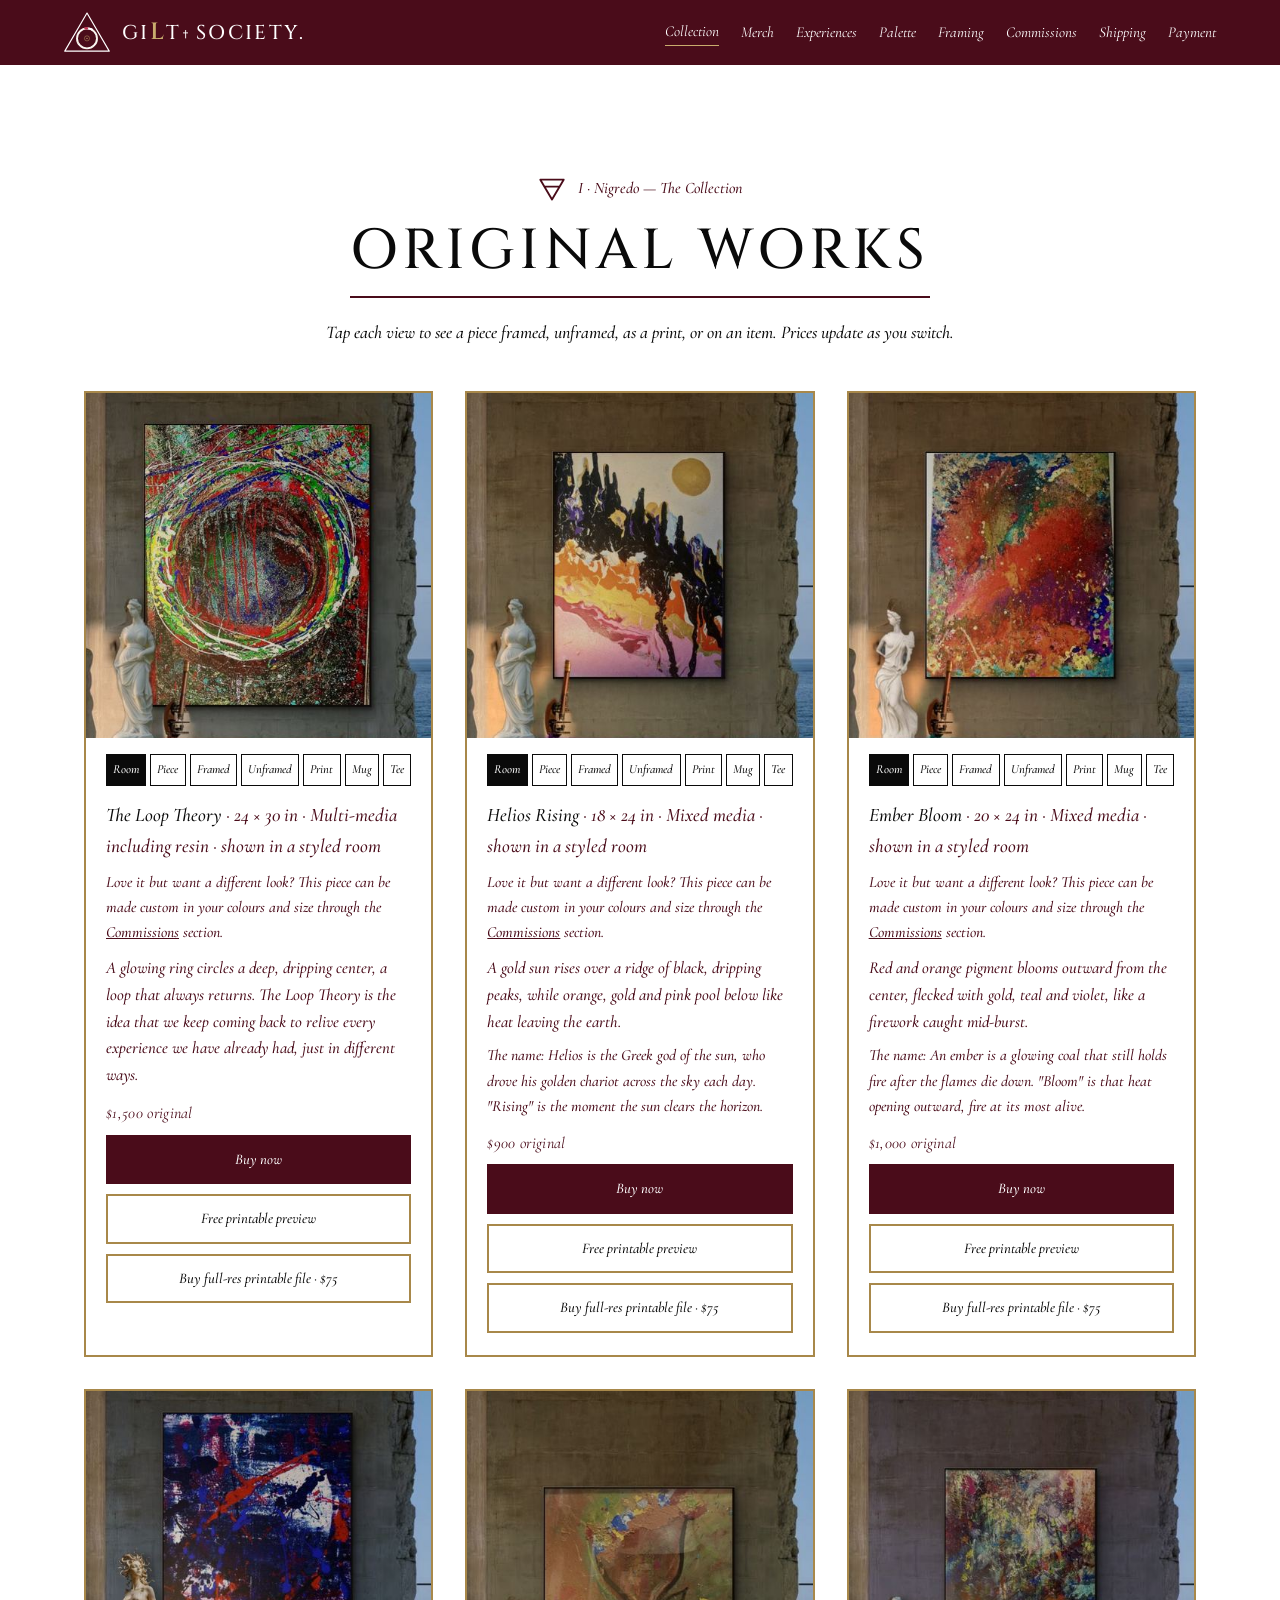
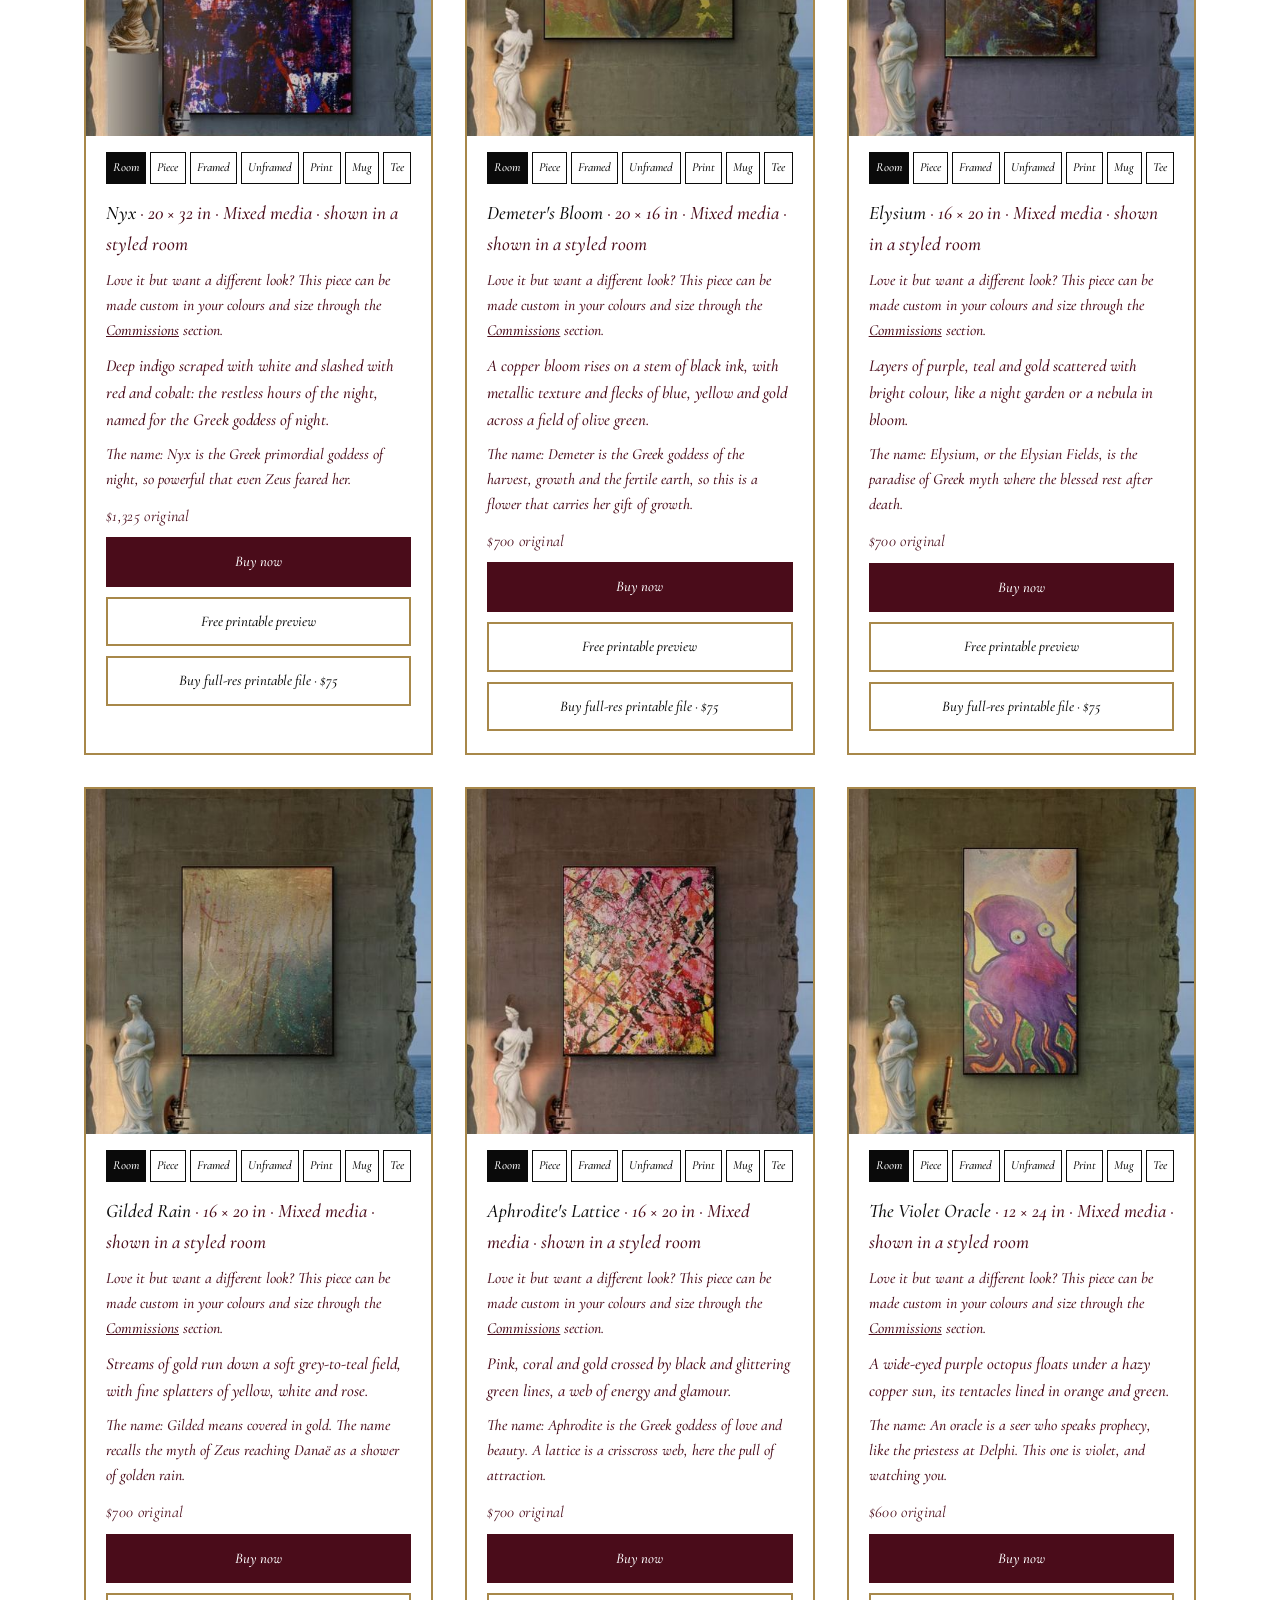
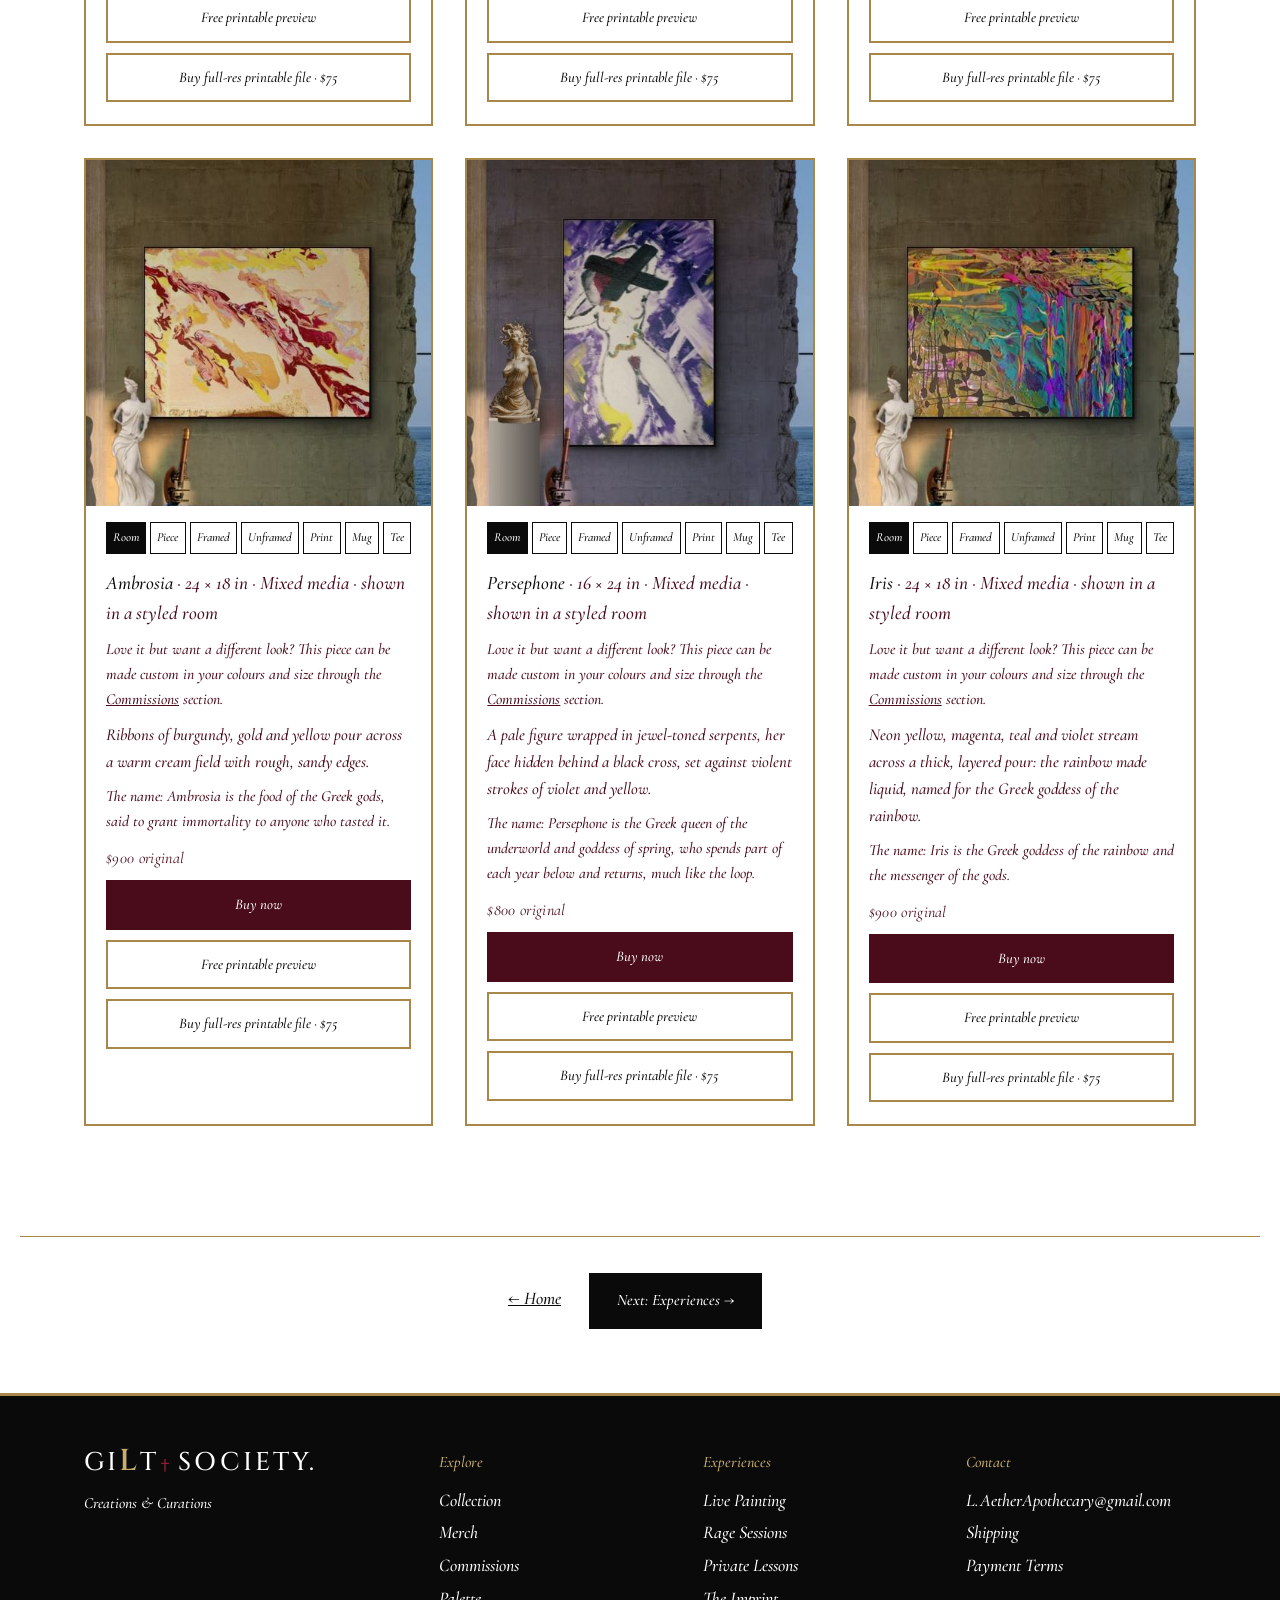
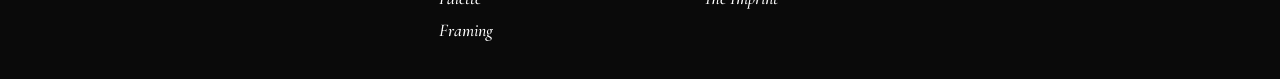
==== commit 09fd6d34: "Add Merch page with Stripe checkout links; add Merch to nav Co-Authored-By: Claude Opus 5.5 <noreply" ====
--- a/public/collection.html
+++ b/public/collection.html
@@ -23,12 +23,12 @@
 <symbol id="s-venus" viewBox="0 0 24 24"><circle cx="12" cy="8" r="5"/><path d="M12 13V22M8 18H16"/></symbol>
 </defs></svg>
 
-<div class="top"><a class="brand" href="index.html"><svg class="bm" viewBox="0 0 360 320" fill="none" aria-hidden="true"><path d="M180 8 354 306H6Z" stroke="#ffffff" stroke-width="9" stroke-linejoin="round"/><g transform="translate(80 106)"><circle cx="100" cy="100" r="78" stroke="#ffffff" stroke-width="15"/><circle cx="100" cy="100" r="78" stroke="#c9ad6e" stroke-width="15" stroke-dasharray="1.5 8" opacity=".7"/><path d="M100 22C112 22 128 24 138 30" stroke="#ffffff" stroke-width="15" stroke-linecap="round"/><ellipse cx="94" cy="20" rx="16" ry="10" fill="#c23352"/><circle cx="100" cy="100" r="20" stroke="#c9ad6e" stroke-width="3.5"/><circle cx="100" cy="100" r="4.5" fill="#c9ad6e"/></g></svg><span>Gi<i class="gl">l</i>t<svg class="bx" viewBox="0 0 20 32" fill="none" aria-hidden="true"><path d="M10 2V30M2 11H18" stroke="#ffffff" stroke-width="3.5" stroke-linecap="square"/></svg> Society.</span></a><nav><a href="collection.html" class="cur">Collection</a><a href="experiences.html">Experiences</a><a href="consulting.html">Palette</a><a href="framing.html">Framing</a><a href="commissions.html">Commissions</a><a href="shipping.html">Shipping</a><a href="payment.html">Payment</a></nav></div>
+<div class="top"><a class="brand" href="index.html"><svg class="bm" viewBox="0 0 360 320" fill="none" aria-hidden="true"><path d="M180 8 354 306H6Z" stroke="#ffffff" stroke-width="9" stroke-linejoin="round"/><g transform="translate(80 106)"><circle cx="100" cy="100" r="78" stroke="#ffffff" stroke-width="15"/><circle cx="100" cy="100" r="78" stroke="#c9ad6e" stroke-width="15" stroke-dasharray="1.5 8" opacity=".7"/><path d="M100 22C112 22 128 24 138 30" stroke="#ffffff" stroke-width="15" stroke-linecap="round"/><ellipse cx="94" cy="20" rx="16" ry="10" fill="#c23352"/><circle cx="100" cy="100" r="20" stroke="#c9ad6e" stroke-width="3.5"/><circle cx="100" cy="100" r="4.5" fill="#c9ad6e"/></g></svg><span>Gi<i class="gl">l</i>t<svg class="bx" viewBox="0 0 20 32" fill="none" aria-hidden="true"><path d="M10 2V30M2 11H18" stroke="#ffffff" stroke-width="3.5" stroke-linecap="square"/></svg> Society.</span></a><nav><a href="collection.html" class="cur">Collection</a><a href="merch.html">Merch</a><a href="experiences.html">Experiences</a><a href="consulting.html">Palette</a><a href="framing.html">Framing</a><a href="commissions.html">Commissions</a><a href="shipping.html">Shipping</a><a href="payment.html">Payment</a></nav></div>
 <section id="shop"><div class="in"><p class="k"><svg class="sy"><use href="#s-earth"/></svg>I &middot; Nigredo &mdash; The Collection</p><h2>Original Works</h2><p class="sub">Tap each view to see a piece framed, unframed, as a print, or on an item. Prices update as you switch.</p><div class="grid" id="grid"></div></div></section>
 <nav class="pager" aria-label="Page navigation"><a class="pg prev" href="index.html">&larr; Home</a><a class="pg next btn" href="experiences.html">Next: Experiences &rarr;</a></nav>
 <footer><div class="fcols">
 <div><p class="fbig"><span>Gi<i class="gl">l</i>t<svg class="fx" viewBox="0 0 20 32" fill="none" aria-hidden="true"><path d="M10 2V30M2 11H18" stroke="#8f1b38" stroke-width="3.5" stroke-linecap="square"/></svg></span> Society.</p><p class="mu">Creations &amp; Curations</p></div>
-<div><h4>Explore</h4><a href="collection.html">Collection</a><a href="commissions.html">Commissions</a><a href="consulting.html">Palette</a><a href="framing.html">Framing</a></div>
+<div><h4>Explore</h4><a href="collection.html">Collection</a><a href="merch.html">Merch</a><a href="commissions.html">Commissions</a><a href="consulting.html">Palette</a><a href="framing.html">Framing</a></div>
 <div><h4>Experiences</h4><a href="experiences.html">Live Painting</a><a href="experiences.html">Rage Sessions</a><a href="experiences.html">Private Lessons</a><a href="imprint.html">The Imprint</a></div>
 <div><h4>Contact</h4><a href="mailto:L.AetherApothecary@gmail.com">L.AetherApothecary@gmail.com</a><a href="shipping.html">Shipping</a><a href="payment.html">Payment Terms</a></div>
 </div>
--- a/public/style.css
+++ b/public/style.css
@@ -320,3 +320,14 @@
 .imp{border-top-color:var(--bu)}
 .imp p,.imp li{color:var(--bu)}
 .imp .p,.imp h3{color:var(--fg)}
+.mh{font-family:"Cinzel",Georgia,serif;font-weight:500;letter-spacing:.12em;text-transform:uppercase;font-size:clamp(1rem,2.4vw,1.25rem);color:var(--bu);margin:56px 0 18px;padding-bottom:10px;border-bottom:1px solid var(--brl)}
+.mg{display:grid;grid-template-columns:repeat(auto-fill,minmax(230px,1fr));gap:28px}
+.mc{display:flex;flex-direction:column;background:#fff;border:1px solid #e6e1d6}
+.mi{aspect-ratio:1/1;background:#f6f4ef;overflow:hidden}
+.mi img{width:100%;height:100%;object-fit:cover;display:block}
+.mb{padding:16px 18px 20px;display:flex;flex-direction:column;gap:6px;flex:1}
+.mb h3{font-family:"Cinzel",Georgia,serif;font-weight:500;font-size:1.02rem;letter-spacing:.04em;margin:0;color:var(--fg)}
+.mp{color:var(--bu);font-weight:600;margin:0}
+.md{margin:0;color:#3a3a3a}
+.ms{margin:0 0 8px;font-size:.85rem;letter-spacing:.08em;color:var(--yb)}
+.mb .btn{margin-top:auto;align-self:flex-start}
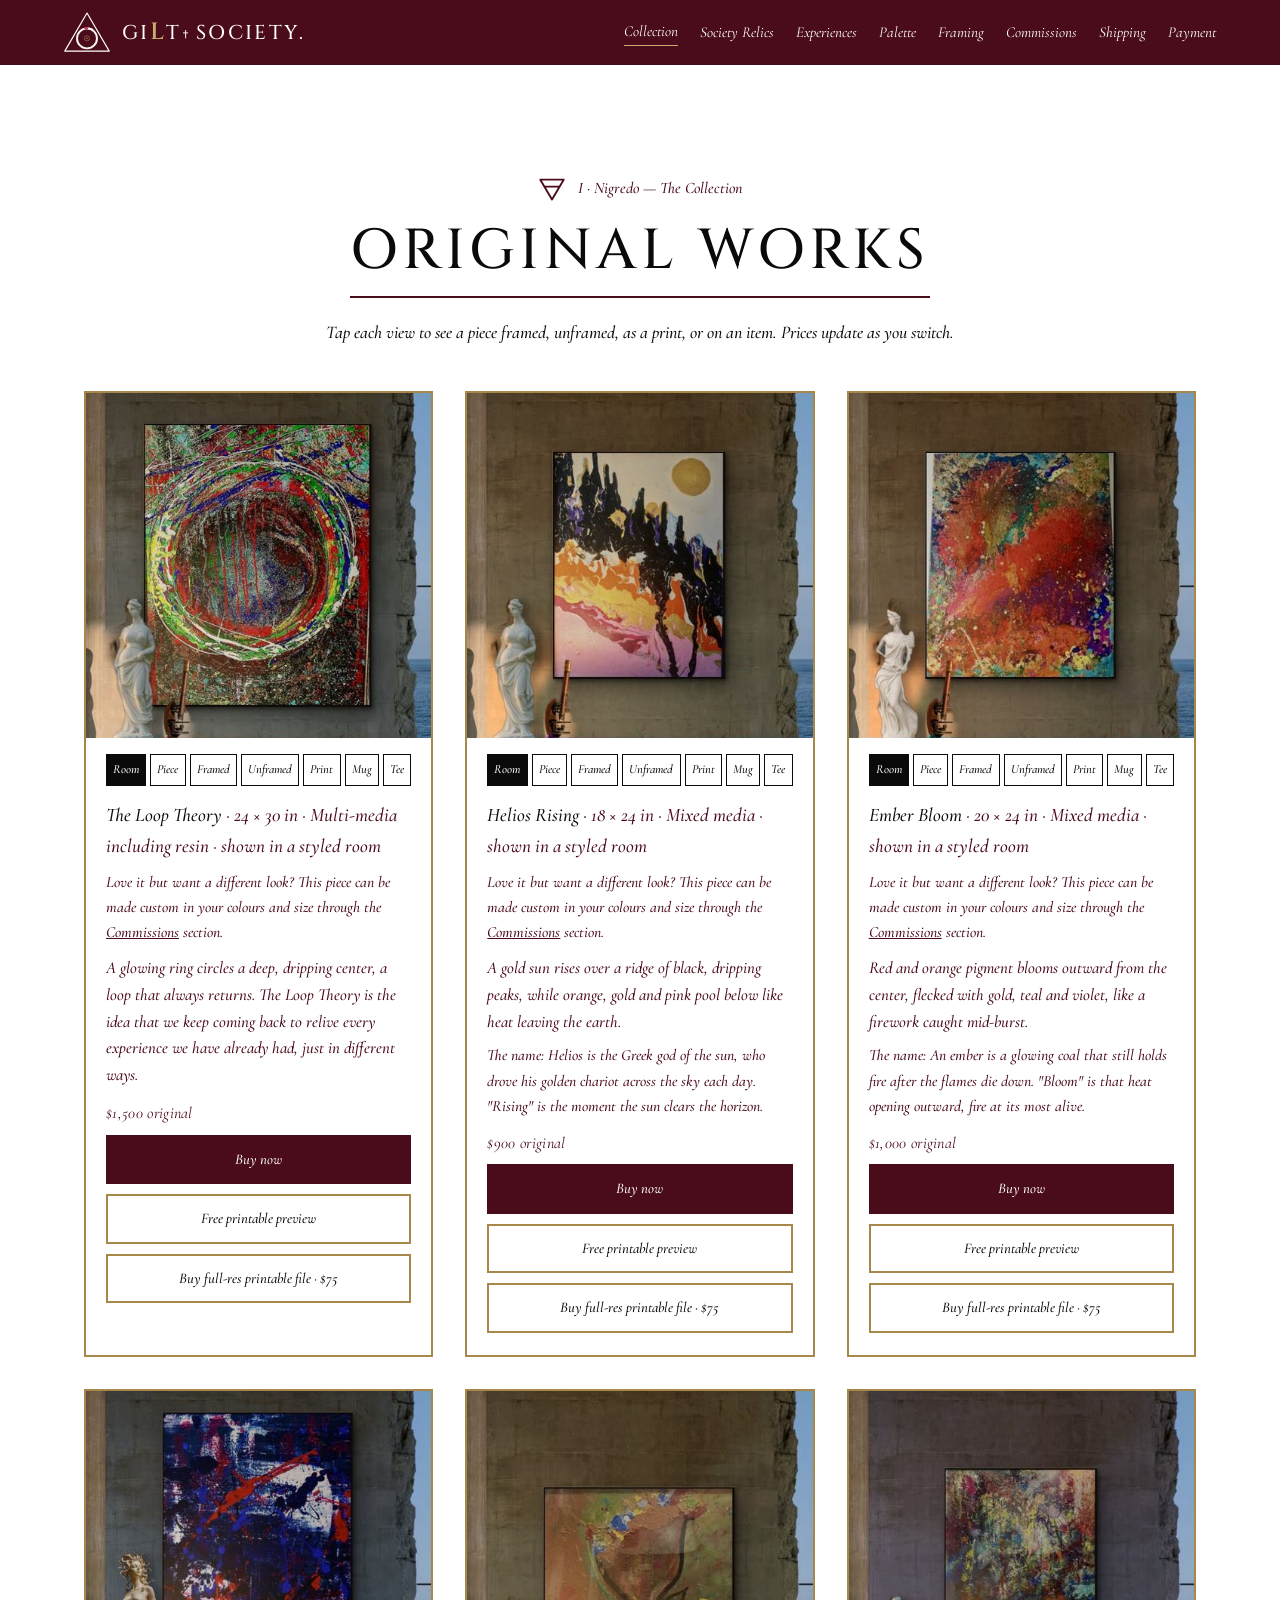
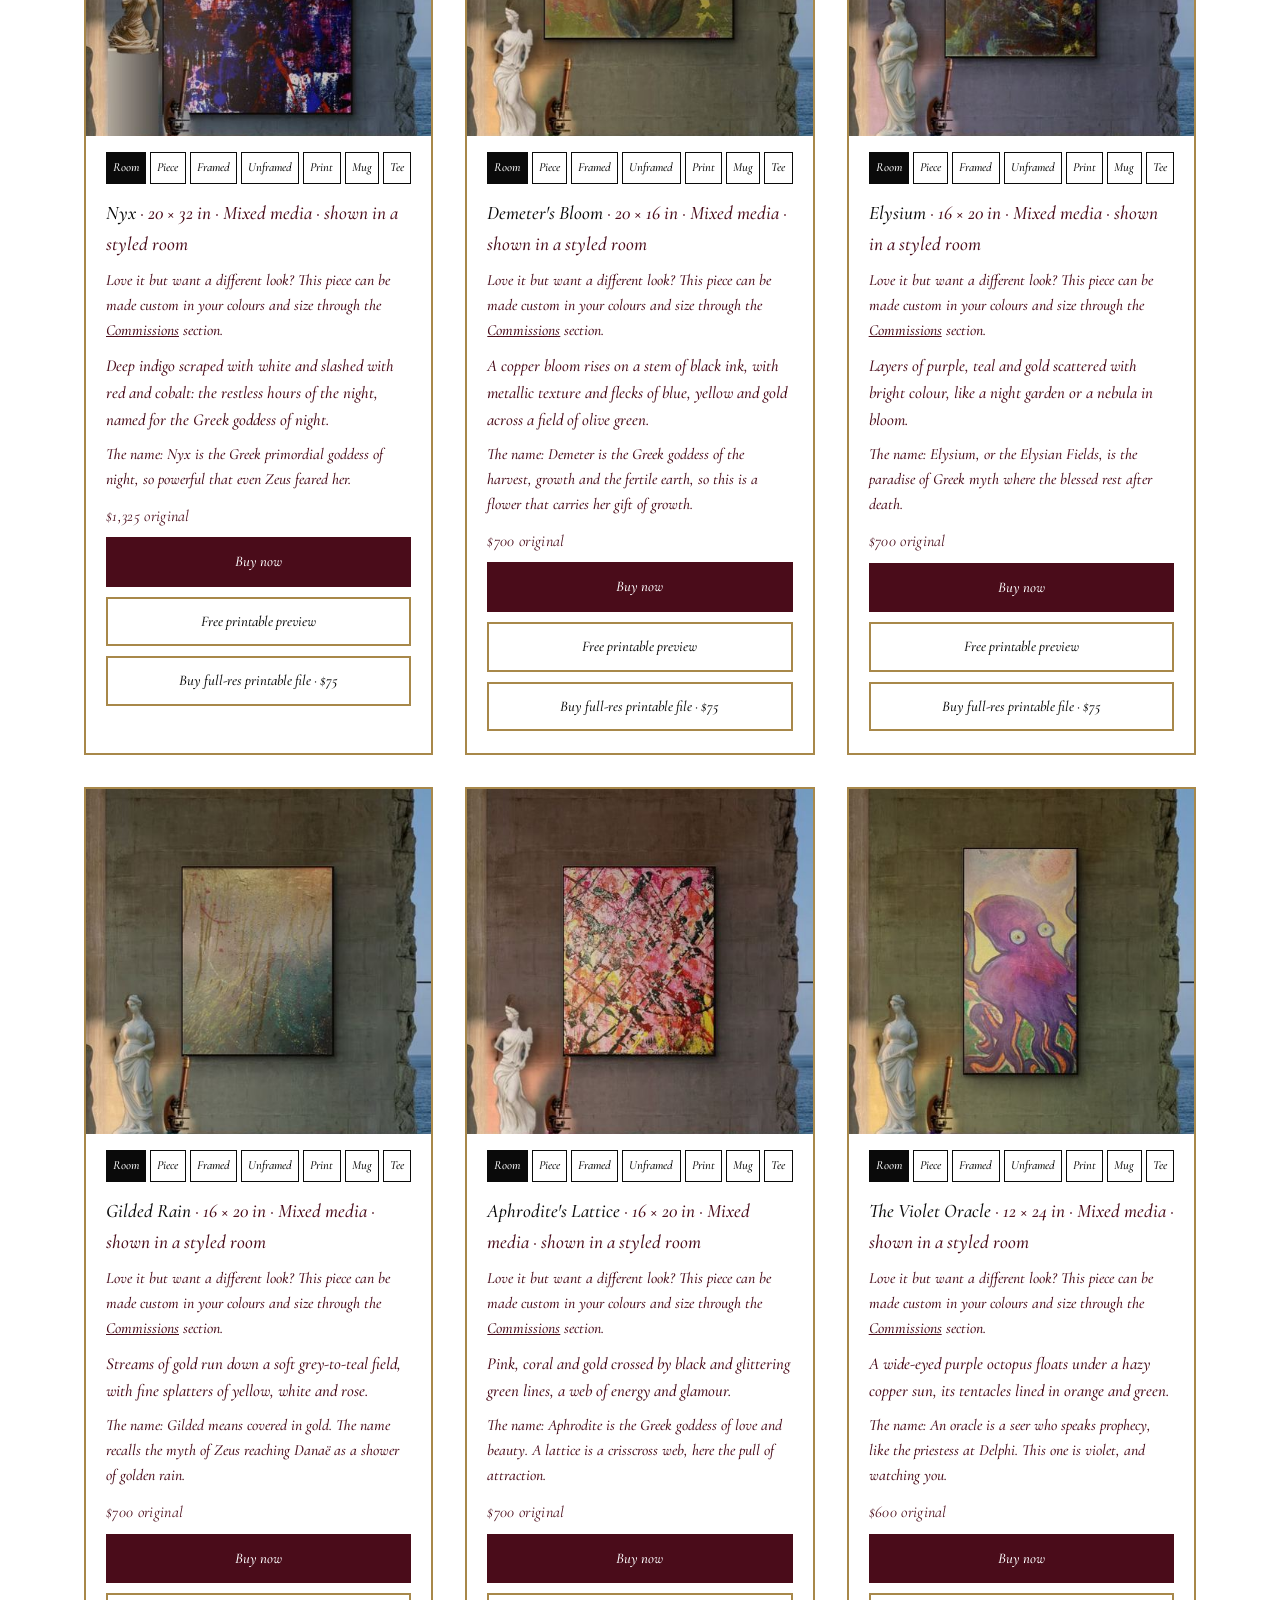
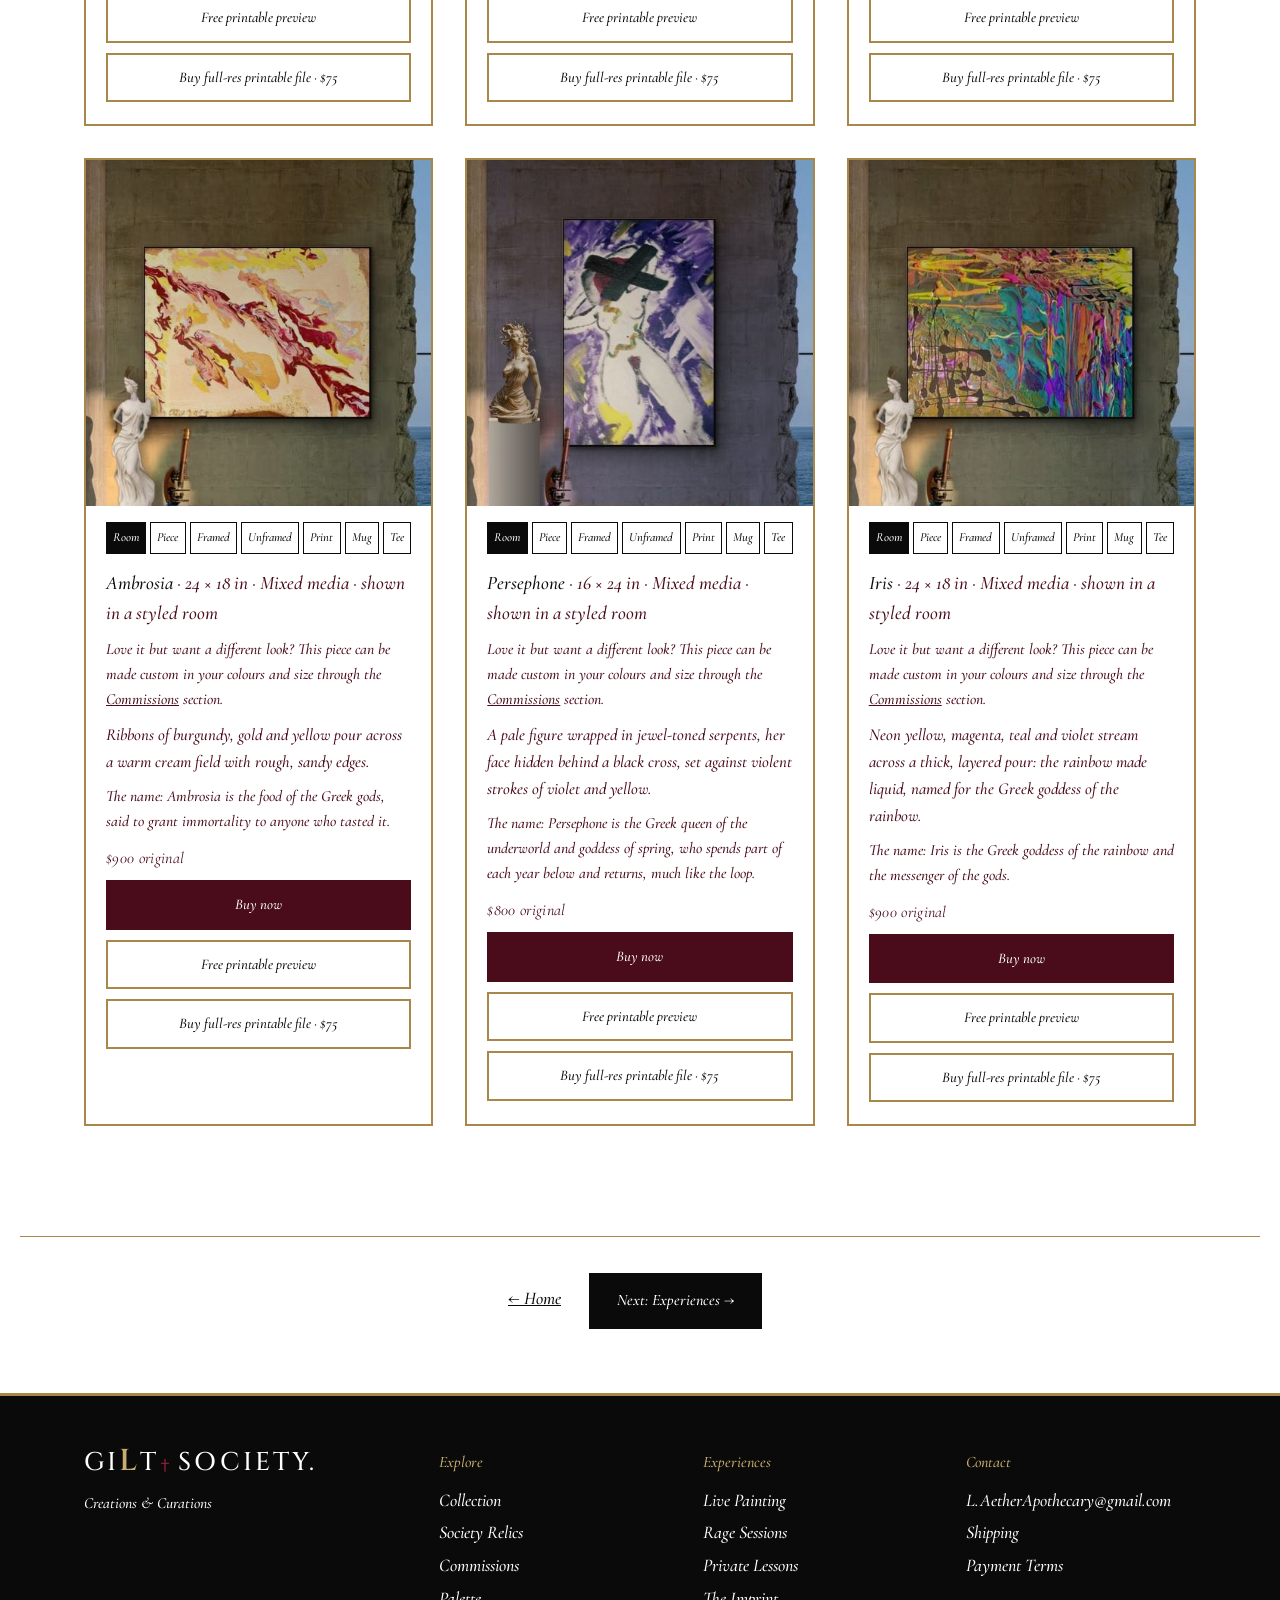
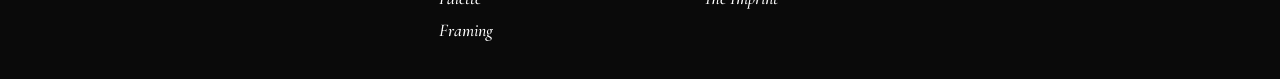
==== commit bd48396d: "Rename Merch to Society Relics; brand the cup in the artist photo Co-Authored-By: Claude Opus 5.5 <n" ====
--- a/public/collection.html
+++ b/public/collection.html
@@ -23,12 +23,12 @@
 <symbol id="s-venus" viewBox="0 0 24 24"><circle cx="12" cy="8" r="5"/><path d="M12 13V22M8 18H16"/></symbol>
 </defs></svg>
 
-<div class="top"><a class="brand" href="index.html"><svg class="bm" viewBox="0 0 360 320" fill="none" aria-hidden="true"><path d="M180 8 354 306H6Z" stroke="#ffffff" stroke-width="9" stroke-linejoin="round"/><g transform="translate(80 106)"><circle cx="100" cy="100" r="78" stroke="#ffffff" stroke-width="15"/><circle cx="100" cy="100" r="78" stroke="#c9ad6e" stroke-width="15" stroke-dasharray="1.5 8" opacity=".7"/><path d="M100 22C112 22 128 24 138 30" stroke="#ffffff" stroke-width="15" stroke-linecap="round"/><ellipse cx="94" cy="20" rx="16" ry="10" fill="#c23352"/><circle cx="100" cy="100" r="20" stroke="#c9ad6e" stroke-width="3.5"/><circle cx="100" cy="100" r="4.5" fill="#c9ad6e"/></g></svg><span>Gi<i class="gl">l</i>t<svg class="bx" viewBox="0 0 20 32" fill="none" aria-hidden="true"><path d="M10 2V30M2 11H18" stroke="#ffffff" stroke-width="3.5" stroke-linecap="square"/></svg> Society.</span></a><nav><a href="collection.html" class="cur">Collection</a><a href="merch.html">Merch</a><a href="experiences.html">Experiences</a><a href="consulting.html">Palette</a><a href="framing.html">Framing</a><a href="commissions.html">Commissions</a><a href="shipping.html">Shipping</a><a href="payment.html">Payment</a></nav></div>
+<div class="top"><a class="brand" href="index.html"><svg class="bm" viewBox="0 0 360 320" fill="none" aria-hidden="true"><path d="M180 8 354 306H6Z" stroke="#ffffff" stroke-width="9" stroke-linejoin="round"/><g transform="translate(80 106)"><circle cx="100" cy="100" r="78" stroke="#ffffff" stroke-width="15"/><circle cx="100" cy="100" r="78" stroke="#c9ad6e" stroke-width="15" stroke-dasharray="1.5 8" opacity=".7"/><path d="M100 22C112 22 128 24 138 30" stroke="#ffffff" stroke-width="15" stroke-linecap="round"/><ellipse cx="94" cy="20" rx="16" ry="10" fill="#c23352"/><circle cx="100" cy="100" r="20" stroke="#c9ad6e" stroke-width="3.5"/><circle cx="100" cy="100" r="4.5" fill="#c9ad6e"/></g></svg><span>Gi<i class="gl">l</i>t<svg class="bx" viewBox="0 0 20 32" fill="none" aria-hidden="true"><path d="M10 2V30M2 11H18" stroke="#ffffff" stroke-width="3.5" stroke-linecap="square"/></svg> Society.</span></a><nav><a href="collection.html" class="cur">Collection</a><a href="merch.html">Society Relics</a><a href="experiences.html">Experiences</a><a href="consulting.html">Palette</a><a href="framing.html">Framing</a><a href="commissions.html">Commissions</a><a href="shipping.html">Shipping</a><a href="payment.html">Payment</a></nav></div>
 <section id="shop"><div class="in"><p class="k"><svg class="sy"><use href="#s-earth"/></svg>I &middot; Nigredo &mdash; The Collection</p><h2>Original Works</h2><p class="sub">Tap each view to see a piece framed, unframed, as a print, or on an item. Prices update as you switch.</p><div class="grid" id="grid"></div></div></section>
 <nav class="pager" aria-label="Page navigation"><a class="pg prev" href="index.html">&larr; Home</a><a class="pg next btn" href="experiences.html">Next: Experiences &rarr;</a></nav>
 <footer><div class="fcols">
 <div><p class="fbig"><span>Gi<i class="gl">l</i>t<svg class="fx" viewBox="0 0 20 32" fill="none" aria-hidden="true"><path d="M10 2V30M2 11H18" stroke="#8f1b38" stroke-width="3.5" stroke-linecap="square"/></svg></span> Society.</p><p class="mu">Creations &amp; Curations</p></div>
-<div><h4>Explore</h4><a href="collection.html">Collection</a><a href="merch.html">Merch</a><a href="commissions.html">Commissions</a><a href="consulting.html">Palette</a><a href="framing.html">Framing</a></div>
+<div><h4>Explore</h4><a href="collection.html">Collection</a><a href="merch.html">Society Relics</a><a href="commissions.html">Commissions</a><a href="consulting.html">Palette</a><a href="framing.html">Framing</a></div>
 <div><h4>Experiences</h4><a href="experiences.html">Live Painting</a><a href="experiences.html">Rage Sessions</a><a href="experiences.html">Private Lessons</a><a href="imprint.html">The Imprint</a></div>
 <div><h4>Contact</h4><a href="mailto:L.AetherApothecary@gmail.com">L.AetherApothecary@gmail.com</a><a href="shipping.html">Shipping</a><a href="payment.html">Payment Terms</a></div>
 </div>
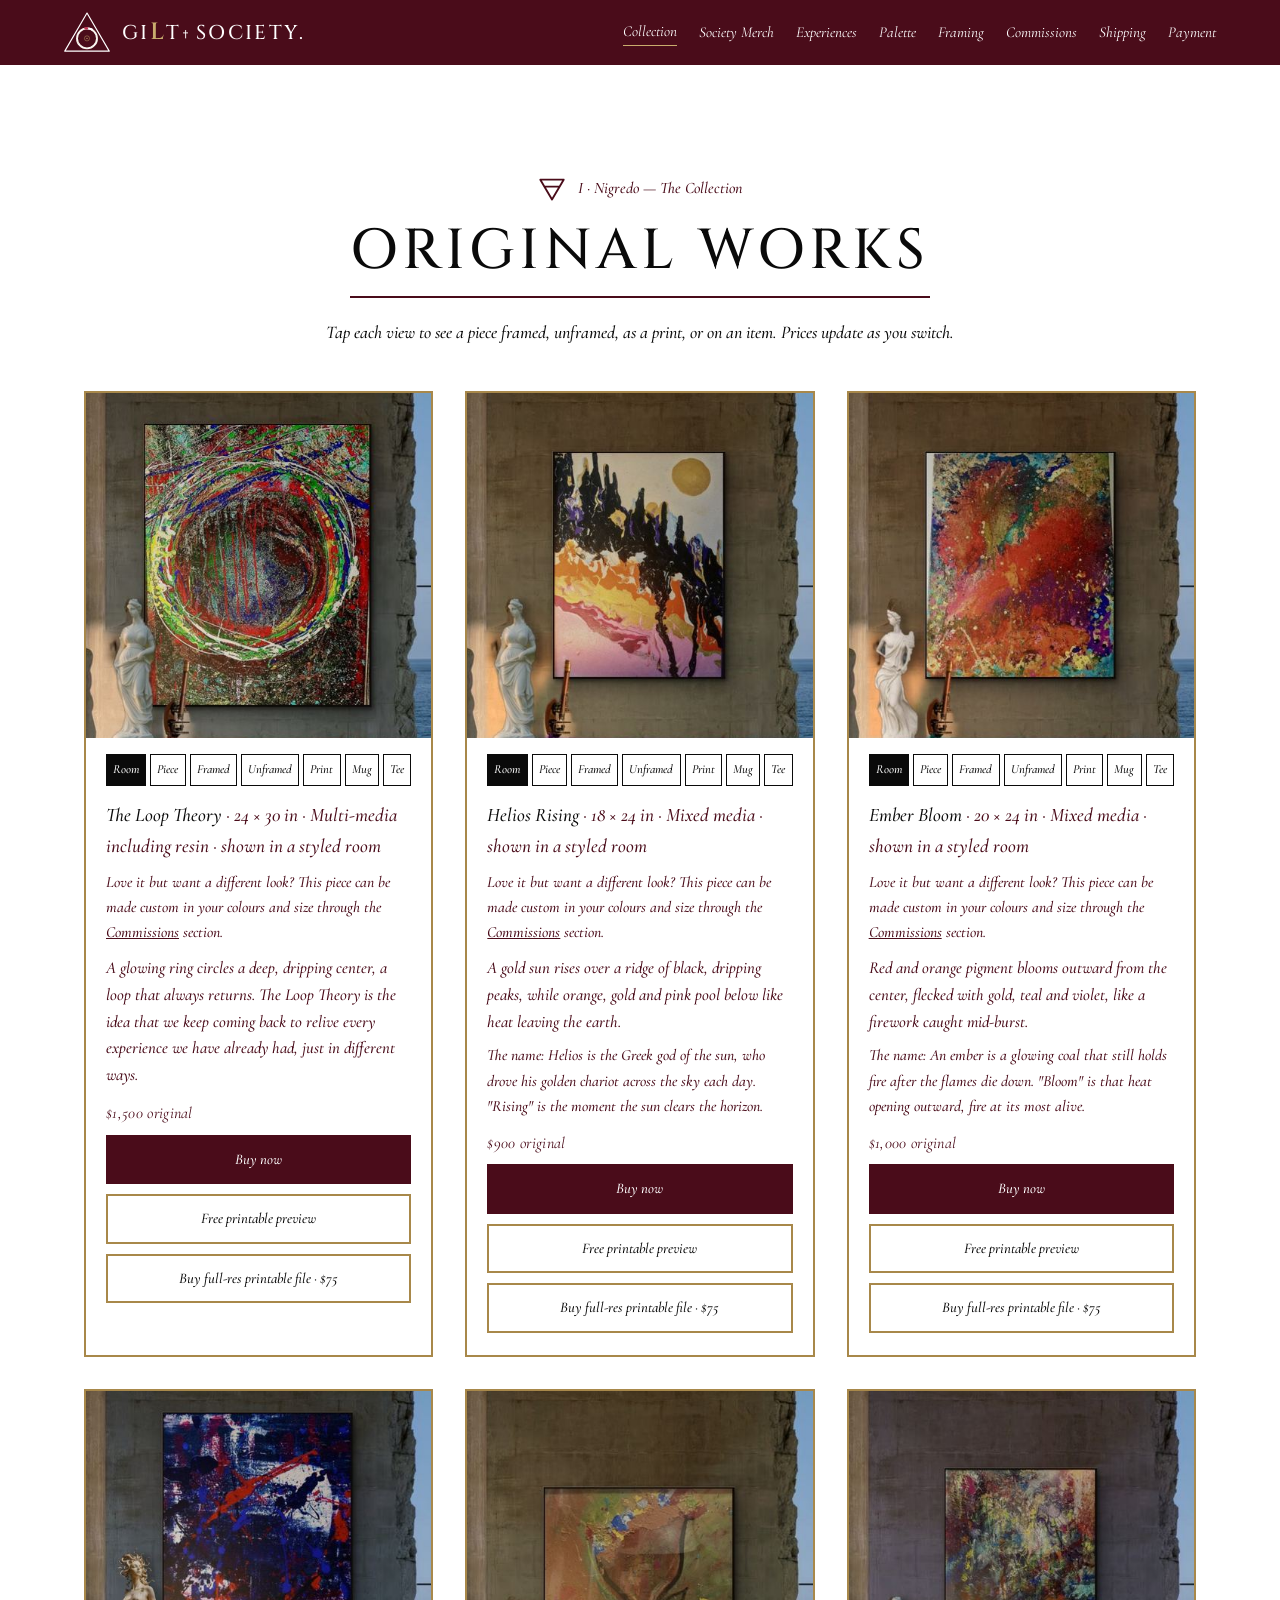
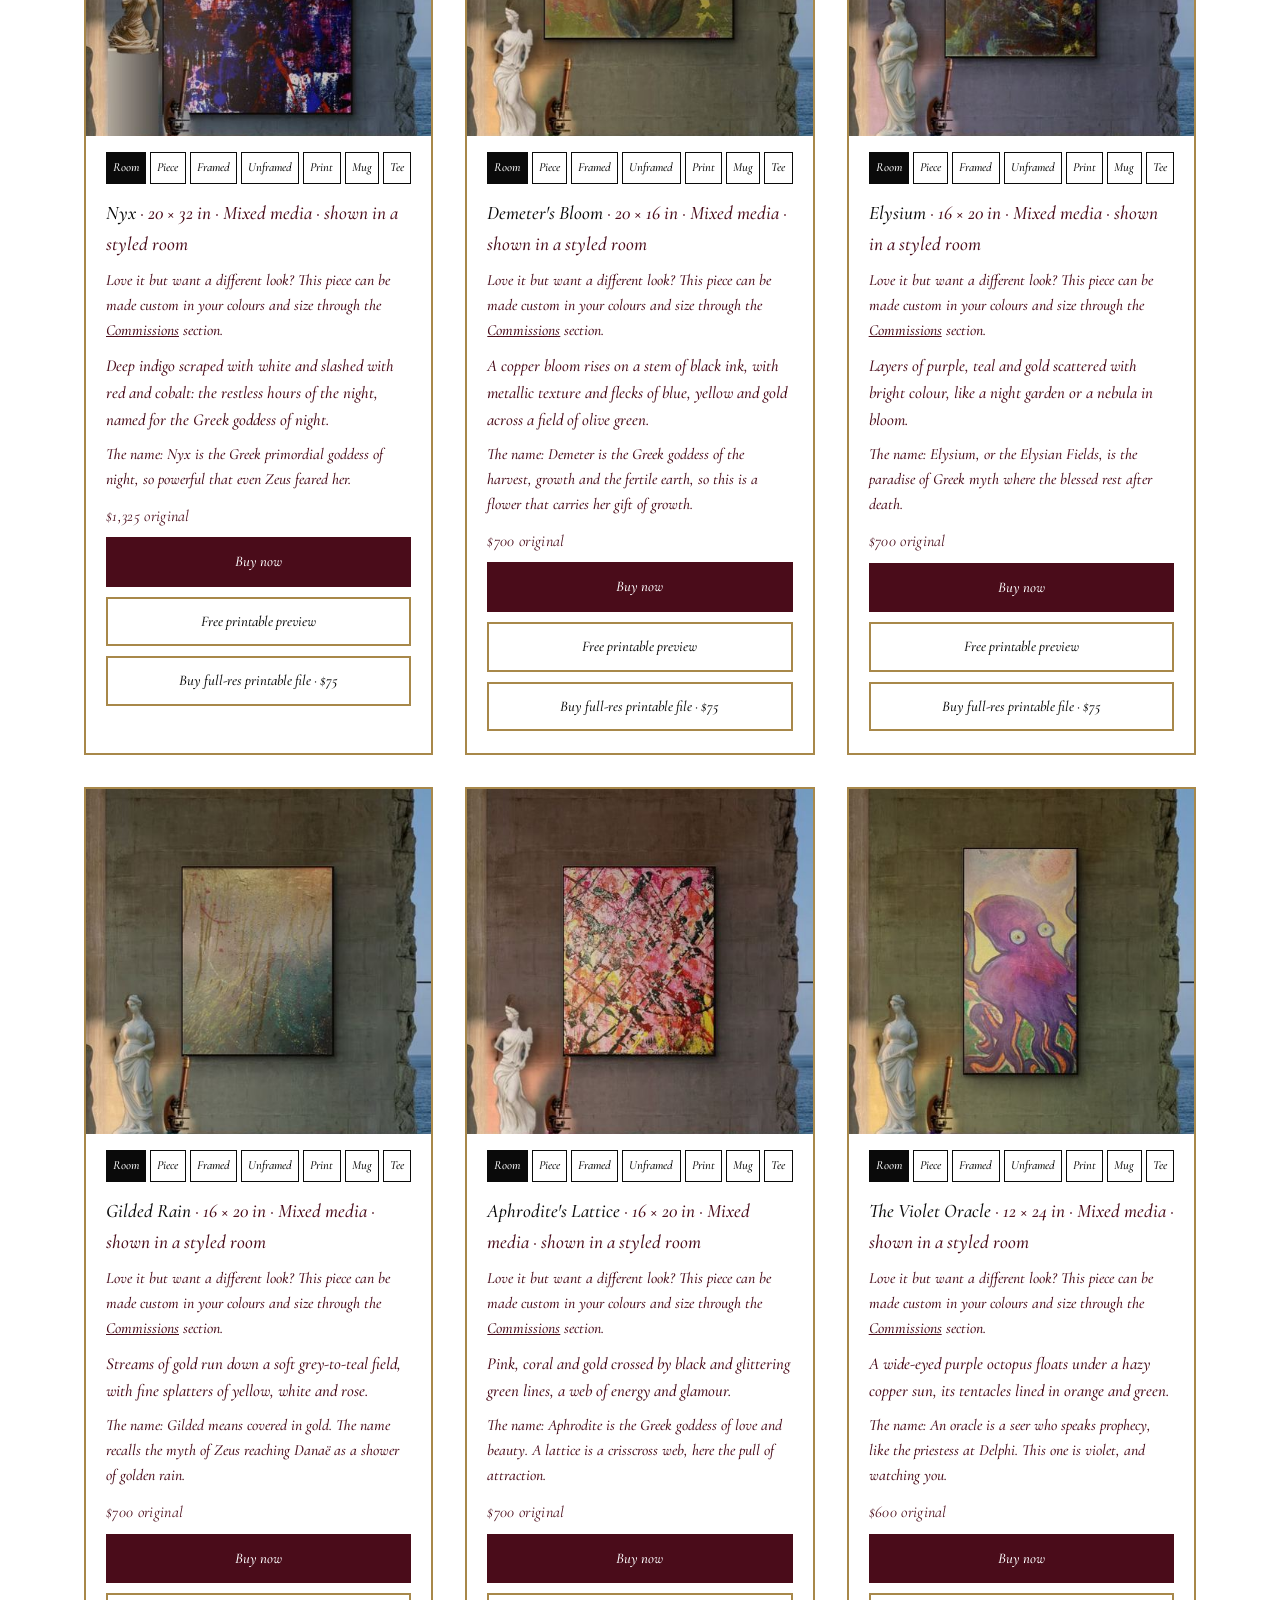
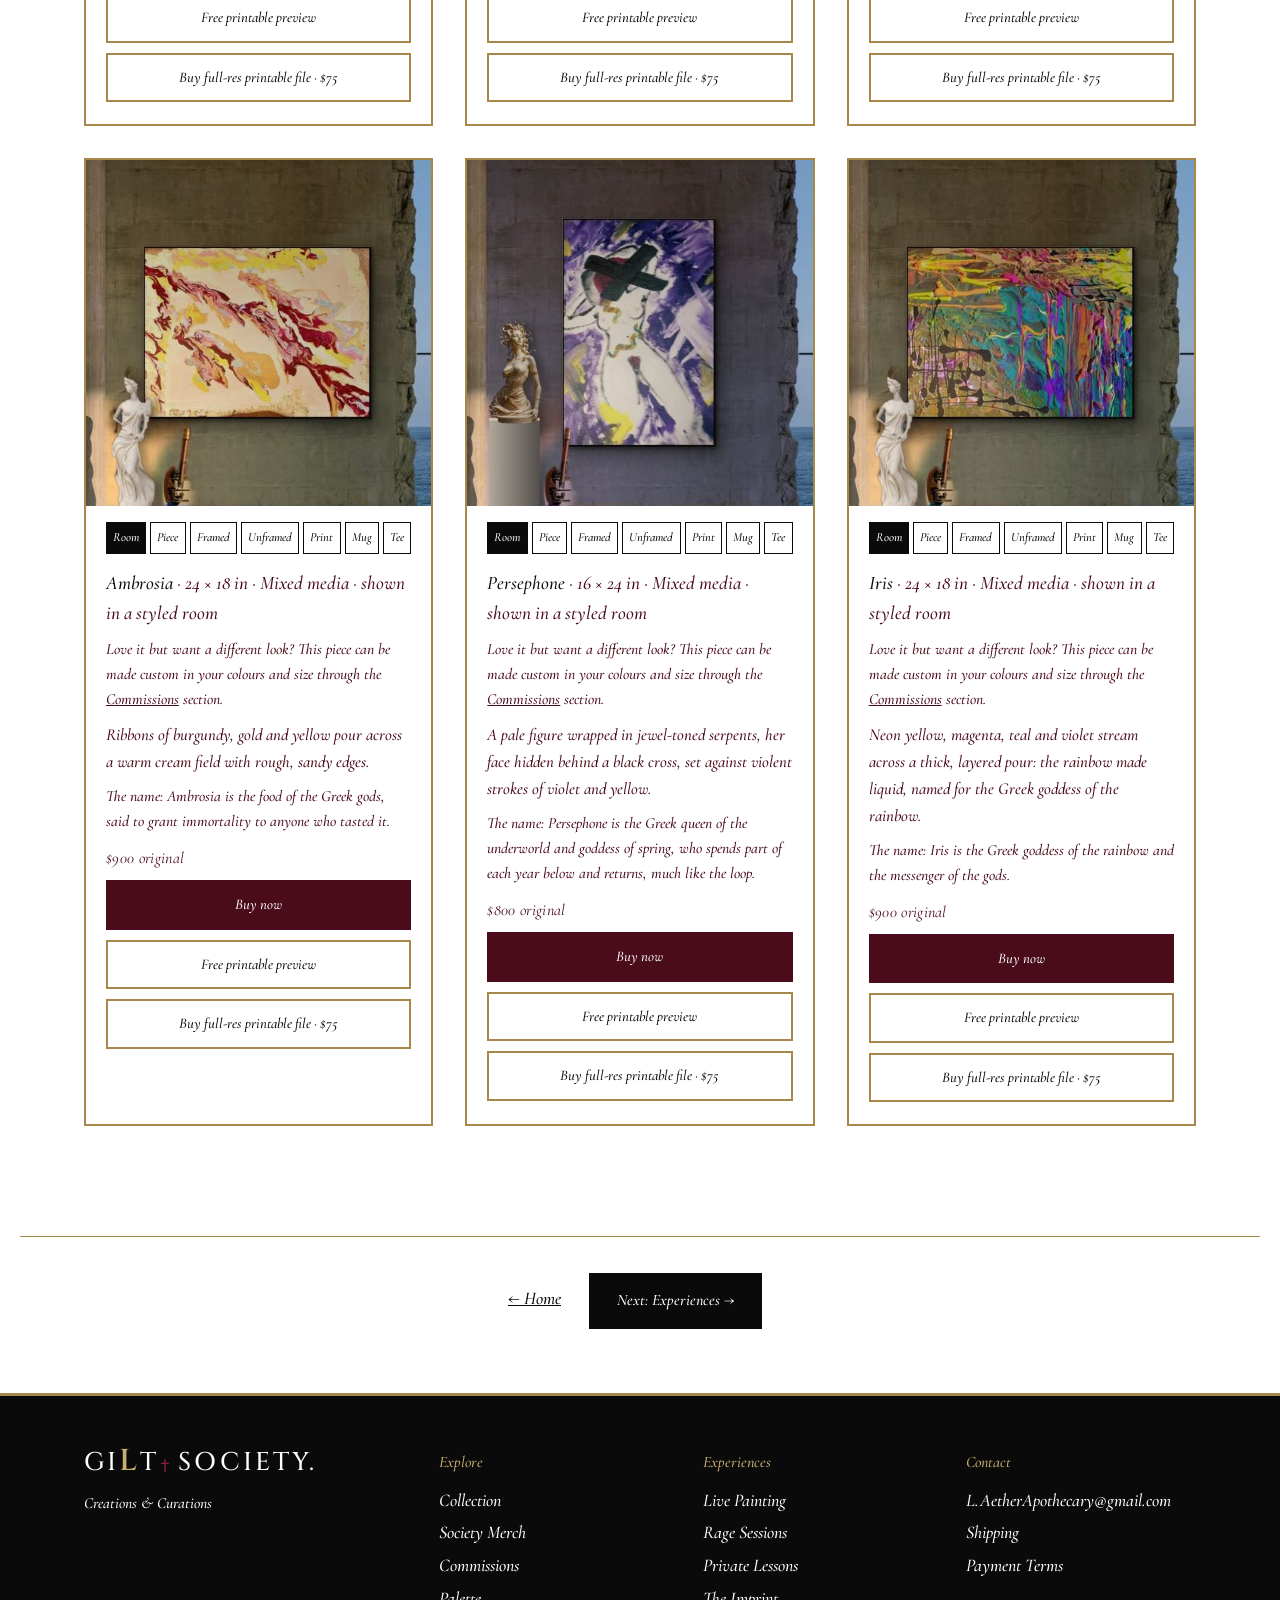
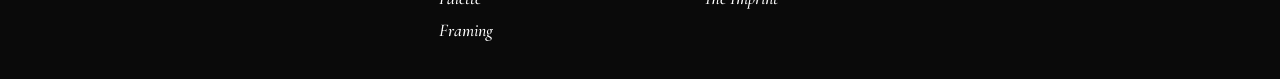
==== commit 560b327d: "Rename Society Relics to Society Merch Co-Authored-By: Claude Opus 5.5 <noreply@anthropic.com> Claud" ====
--- a/public/collection.html
+++ b/public/collection.html
@@ -23,12 +23,12 @@
 <symbol id="s-venus" viewBox="0 0 24 24"><circle cx="12" cy="8" r="5"/><path d="M12 13V22M8 18H16"/></symbol>
 </defs></svg>
 
-<div class="top"><a class="brand" href="index.html"><svg class="bm" viewBox="0 0 360 320" fill="none" aria-hidden="true"><path d="M180 8 354 306H6Z" stroke="#ffffff" stroke-width="9" stroke-linejoin="round"/><g transform="translate(80 106)"><circle cx="100" cy="100" r="78" stroke="#ffffff" stroke-width="15"/><circle cx="100" cy="100" r="78" stroke="#c9ad6e" stroke-width="15" stroke-dasharray="1.5 8" opacity=".7"/><path d="M100 22C112 22 128 24 138 30" stroke="#ffffff" stroke-width="15" stroke-linecap="round"/><ellipse cx="94" cy="20" rx="16" ry="10" fill="#c23352"/><circle cx="100" cy="100" r="20" stroke="#c9ad6e" stroke-width="3.5"/><circle cx="100" cy="100" r="4.5" fill="#c9ad6e"/></g></svg><span>Gi<i class="gl">l</i>t<svg class="bx" viewBox="0 0 20 32" fill="none" aria-hidden="true"><path d="M10 2V30M2 11H18" stroke="#ffffff" stroke-width="3.5" stroke-linecap="square"/></svg> Society.</span></a><nav><a href="collection.html" class="cur">Collection</a><a href="merch.html">Society Relics</a><a href="experiences.html">Experiences</a><a href="consulting.html">Palette</a><a href="framing.html">Framing</a><a href="commissions.html">Commissions</a><a href="shipping.html">Shipping</a><a href="payment.html">Payment</a></nav></div>
+<div class="top"><a class="brand" href="index.html"><svg class="bm" viewBox="0 0 360 320" fill="none" aria-hidden="true"><path d="M180 8 354 306H6Z" stroke="#ffffff" stroke-width="9" stroke-linejoin="round"/><g transform="translate(80 106)"><circle cx="100" cy="100" r="78" stroke="#ffffff" stroke-width="15"/><circle cx="100" cy="100" r="78" stroke="#c9ad6e" stroke-width="15" stroke-dasharray="1.5 8" opacity=".7"/><path d="M100 22C112 22 128 24 138 30" stroke="#ffffff" stroke-width="15" stroke-linecap="round"/><ellipse cx="94" cy="20" rx="16" ry="10" fill="#c23352"/><circle cx="100" cy="100" r="20" stroke="#c9ad6e" stroke-width="3.5"/><circle cx="100" cy="100" r="4.5" fill="#c9ad6e"/></g></svg><span>Gi<i class="gl">l</i>t<svg class="bx" viewBox="0 0 20 32" fill="none" aria-hidden="true"><path d="M10 2V30M2 11H18" stroke="#ffffff" stroke-width="3.5" stroke-linecap="square"/></svg> Society.</span></a><nav><a href="collection.html" class="cur">Collection</a><a href="merch.html">Society Merch</a><a href="experiences.html">Experiences</a><a href="consulting.html">Palette</a><a href="framing.html">Framing</a><a href="commissions.html">Commissions</a><a href="shipping.html">Shipping</a><a href="payment.html">Payment</a></nav></div>
 <section id="shop"><div class="in"><p class="k"><svg class="sy"><use href="#s-earth"/></svg>I &middot; Nigredo &mdash; The Collection</p><h2>Original Works</h2><p class="sub">Tap each view to see a piece framed, unframed, as a print, or on an item. Prices update as you switch.</p><div class="grid" id="grid"></div></div></section>
 <nav class="pager" aria-label="Page navigation"><a class="pg prev" href="index.html">&larr; Home</a><a class="pg next btn" href="experiences.html">Next: Experiences &rarr;</a></nav>
 <footer><div class="fcols">
 <div><p class="fbig"><span>Gi<i class="gl">l</i>t<svg class="fx" viewBox="0 0 20 32" fill="none" aria-hidden="true"><path d="M10 2V30M2 11H18" stroke="#8f1b38" stroke-width="3.5" stroke-linecap="square"/></svg></span> Society.</p><p class="mu">Creations &amp; Curations</p></div>
-<div><h4>Explore</h4><a href="collection.html">Collection</a><a href="merch.html">Society Relics</a><a href="commissions.html">Commissions</a><a href="consulting.html">Palette</a><a href="framing.html">Framing</a></div>
+<div><h4>Explore</h4><a href="collection.html">Collection</a><a href="merch.html">Society Merch</a><a href="commissions.html">Commissions</a><a href="consulting.html">Palette</a><a href="framing.html">Framing</a></div>
 <div><h4>Experiences</h4><a href="experiences.html">Live Painting</a><a href="experiences.html">Rage Sessions</a><a href="experiences.html">Private Lessons</a><a href="imprint.html">The Imprint</a></div>
 <div><h4>Contact</h4><a href="mailto:L.AetherApothecary@gmail.com">L.AetherApothecary@gmail.com</a><a href="shipping.html">Shipping</a><a href="payment.html">Payment Terms</a></div>
 </div>
